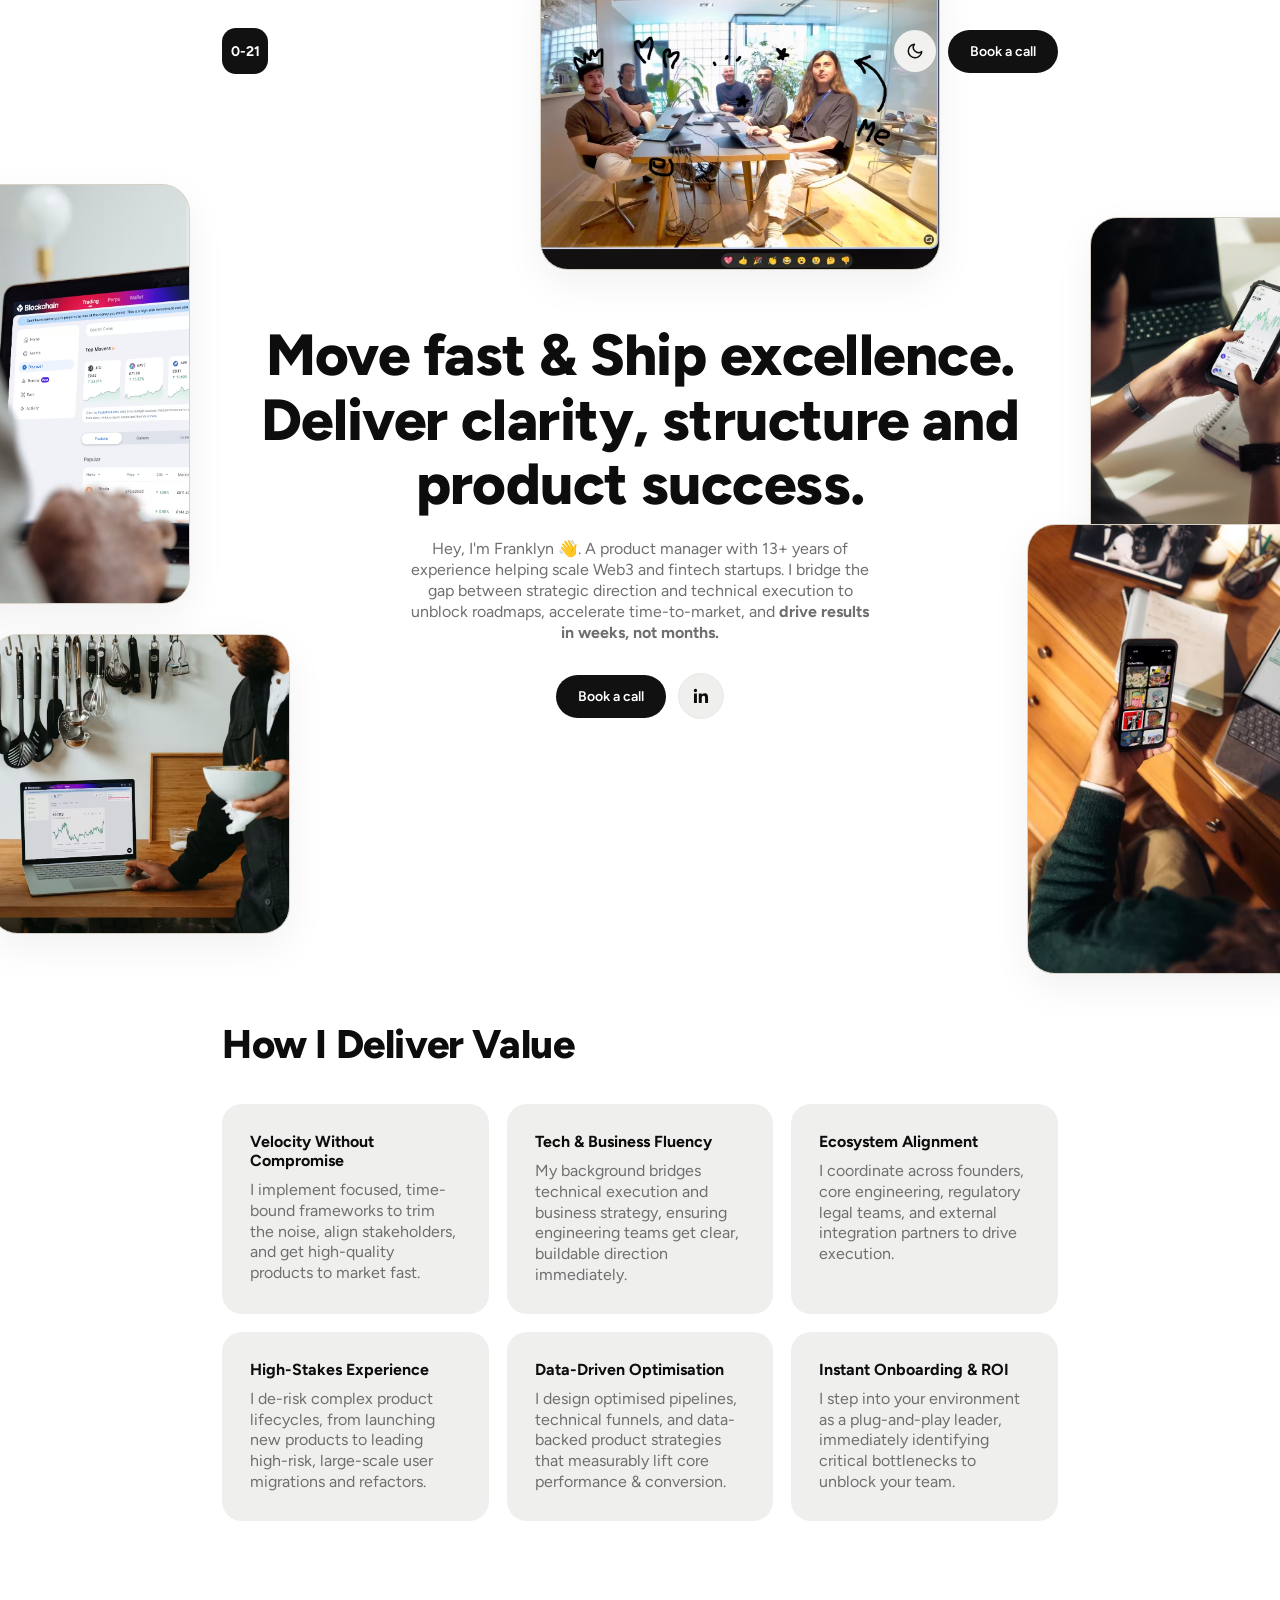
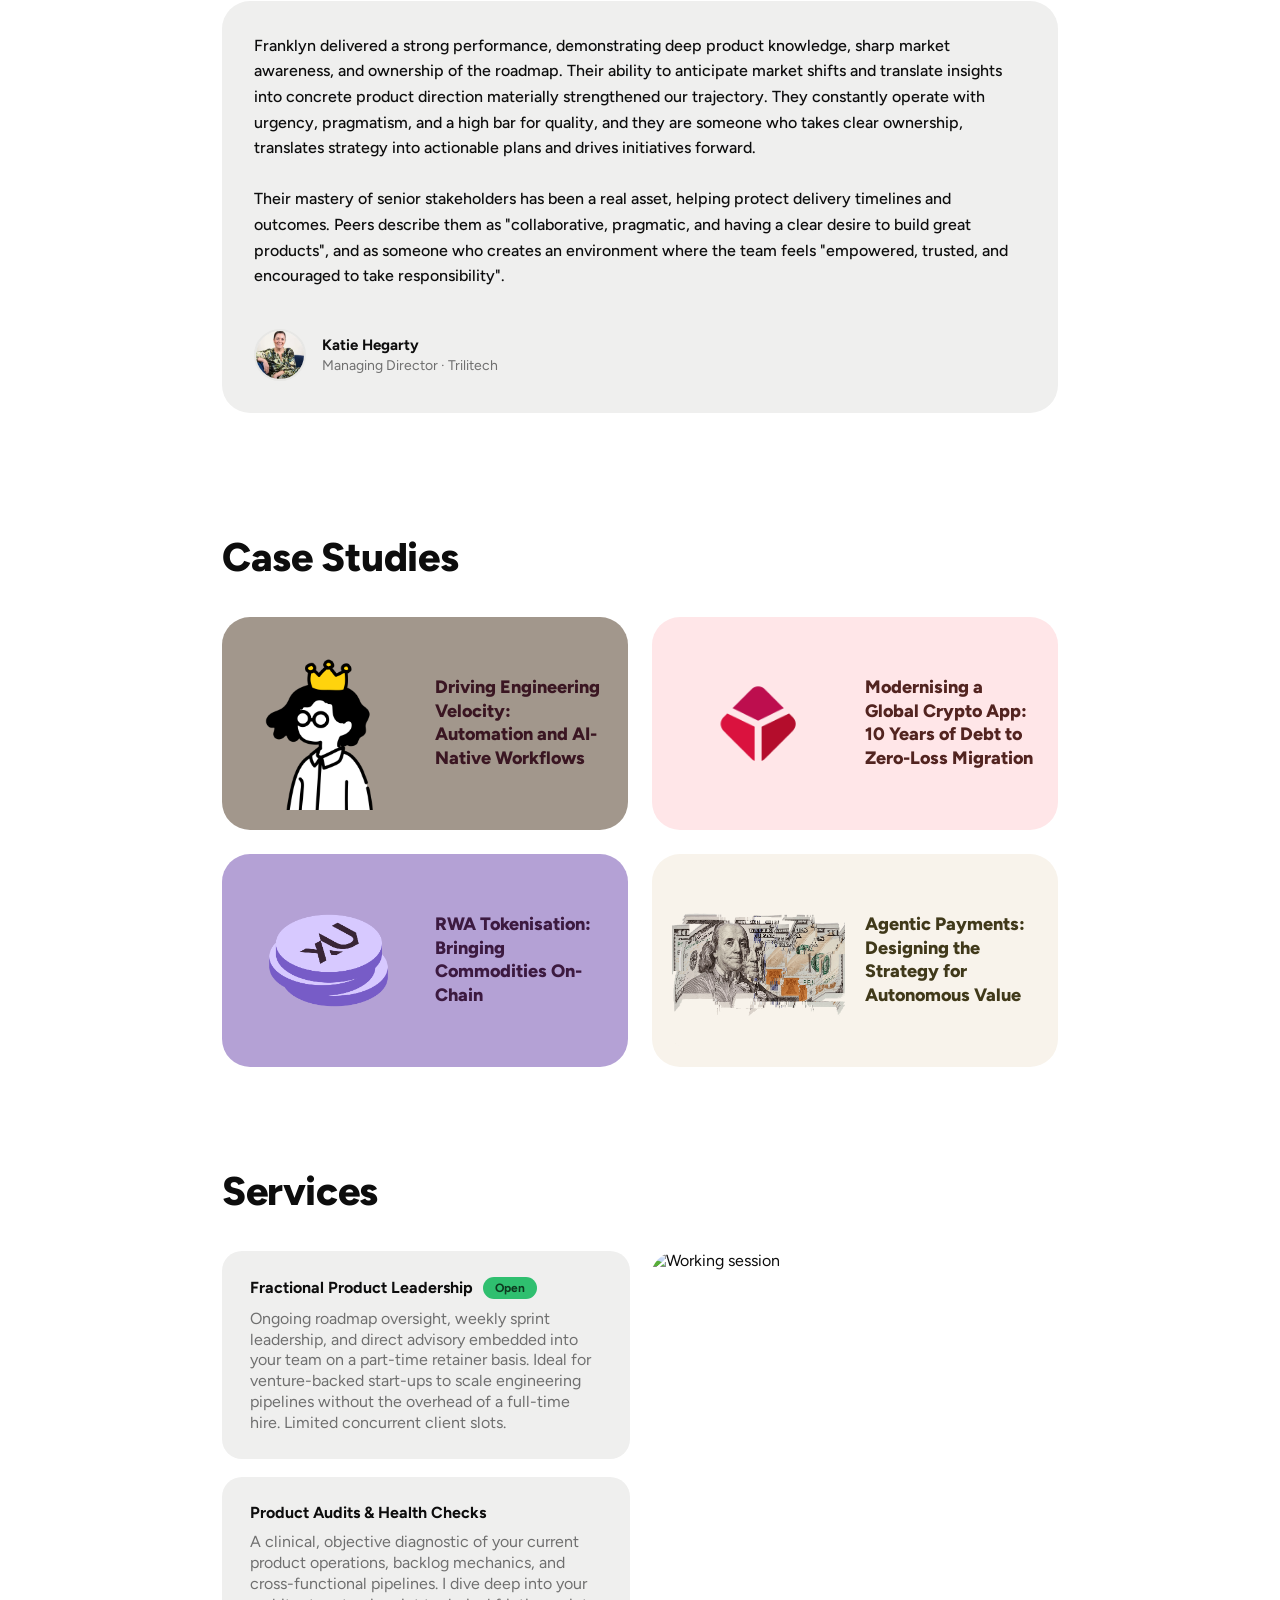
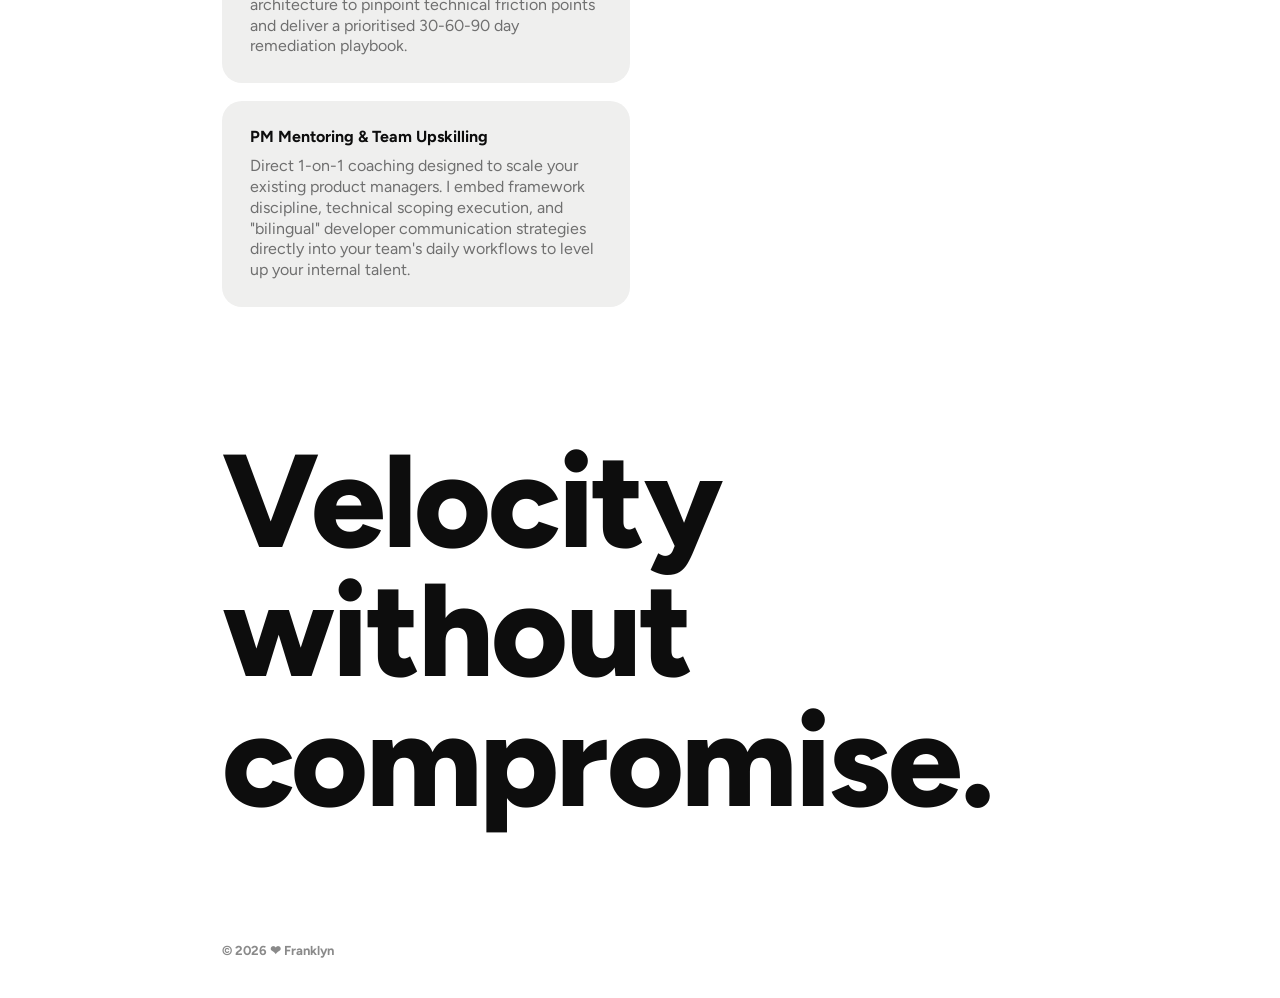
==== index.html @ e5e0ea1a "Optimisation" ====
<!DOCTYPE html>
<html lang="en">
<head>
<script>
  // Apply the saved theme immediately, before the page renders, so it
  // carries over between pages and there's no flash of the wrong theme.
  (function () {
    var stored = localStorage.getItem('theme');
    var theme = stored || (window.matchMedia('(prefers-color-scheme: dark)').matches ? 'dark' : 'light');
    document.documentElement.setAttribute('data-theme', theme);
  })();
</script>
<meta charset="UTF-8" />
<meta name="viewport" content="width=device-width, initial-scale=1.0" />
<title>The Crypto PM — Franklyn, Product Leader</title>
<meta name="description" content="Portfolio of a 13+ year product leader specialising in crypto and fintech — case studies covering agentic payments, RWA tokenisation, AI-native workflows, and zero-loss platform migrations." />
<meta property="og:type" content="website" />
<meta property="og:url" content="https://f4-4.github.io/0-21/" />
<meta property="og:title" content="The Crypto PM — Franklyn, Product Leader" />
<meta property="og:description" content="Portfolio of a 13+ year product leader specialising in crypto and fintech — case studies covering agentic payments, RWA tokenisation, AI-native workflows, and zero-loss platform migrations." />
<meta property="og:image" content="https://f4-4.github.io/0-21/images/hero-dark.png" />
<meta name="twitter:card" content="summary_large_image" />
<meta name="twitter:title" content="The Crypto PM — Franklyn, Product Leader" />
<meta name="twitter:description" content="Portfolio of a 13+ year product leader specialising in crypto and fintech — case studies covering agentic payments, RWA tokenisation, AI-native workflows, and zero-loss platform migrations." />
<meta name="twitter:image" content="https://f4-4.github.io/0-21/images/hero-dark.png" />
<link rel="icon" type="image/png" href="./images/favicon.png">
<link rel="preconnect" href="https://fonts.googleapis.com">
<link rel="preconnect" href="https://fonts.gstatic.com" crossorigin>
<link href="https://fonts.googleapis.com/css2?family=Figtree:wght@400;500;600;700;800;900&display=swap" rel="stylesheet">
<link rel="stylesheet" href="./css/styles.css">
<style>
  /* Extra theme tokens used only on this page, on top of the
     shared ones in css/styles.css */
  :root{
    --card-border: #e7e7e5;
    --green: #2fbf6f;
    --green-text: #0d3a1f;
    --placeholder-bg: #ece8e1;
    --placeholder-border: #d8d2c6;
  }

  [data-theme="dark"]{
    --card-border: #262626;
    --placeholder-bg: #1c1a17;
    --placeholder-border: #2c2924;
  }

  /* This page's <body> needs overflow-x hidden (the hero photos
     bleed past the edge); shared base only sets margin/padding. */
  html, body{ overflow-x: hidden; }

  /* This page's theme toggle gets a lift on hover; other pages don't. */
  .theme-toggle{
    transition: background .2s ease, transform .2s ease;
  }
  .theme-toggle:hover{
    transform: translateY(-2px);
  }

  /* This page's Book a call button also lifts on hover. */
  .book-call{
    transition: transform .2s ease;
  }
  .book-call:hover{
    transform: translateY(-2px);
  }

  /* This page's header is fixed/overlaying, so .container needs
     extra top padding to clear it (28px top padding + 46px badge
     height) — the base .container rule above has none. */
  .container{
    padding-top: 74px;
  }

  /* ---------- HEADER ---------- */
  header{
    position: fixed;
    top: 0;
    left: 0;
    width: 100%;
    z-index: 1000;
    padding: 28px 0 0;
    transition: background .25s ease;
  }
  .header-inner{
    max-width: var(--max-width);
    margin: 0 auto;
    padding: 0 32px;
    display:flex;
    align-items:center;
    justify-content:space-between;
  }

  /* ---------- HERO ---------- */
  .hero{
    position: relative;
    width: 100vw;
    margin-left: calc(50% - 50vw);
    min-height: clamp(720px, 94vh, 960px);
    display: flex;
    align-items: center;
    justify-content: center;
    padding: 48px 0px 0px;
    overflow: visible;
    /* Offset the fixed header's visual weight so the content optically
       centers in the viewport rather than the header pushing it down. */

  }
  .hero-photos{
    position: absolute;
    inset: 0;
    z-index: 0;
    pointer-events: none;
  }
  .hero-photo{
    position: absolute;
    pointer-events: auto;
    will-change: transform;
    transform: translateY(var(--parallax-y, 0px));
  }
  .hero-photo-inner{
    position: relative;
    width: 100%;
    height: 100%;
    border-radius: 28px;
    background-color: var(--placeholder-bg);
    border: 1px solid var(--placeholder-border);
    background-size: cover;
    background-position: center;
    box-shadow: 0 14px 40px rgba(0,0,0,0.06);
    overflow: hidden;
    cursor: pointer;
    transform-style: preserve-3d;
    transform: perspective(900px) rotateX(var(--tilt-x, 0deg)) rotateY(var(--tilt-y, 0deg)) scale3d(var(--tilt-scale, 1), var(--tilt-scale, 1), 1);
    transition: transform 0.9s cubic-bezier(0.22, 1, 0.36, 1), box-shadow 0.6s ease;
  }
  /* While the cursor is actively moving over the card it still eases toward
     each new angle (just a bit quicker than the reset below) instead of
     snapping straight to the cursor — that's what gives it a smooth,
     slightly-trailing feel rather than an instant, jittery follow. */
  .hero-photo-inner.tilting{
    transition: transform 0.45s cubic-bezier(0.22, 1, 0.36, 1), box-shadow 0.6s ease;
  }
  .hero-photo-inner:hover,
  .hero-photo-inner.tilting{
    box-shadow: 0 28px 64px rgba(0,0,0,0.22);
  }
  .hero-photo-glow{
    position: absolute;
    inset: 0;
    pointer-events: none;
    border-radius: inherit;
    opacity: var(--glow-opacity, 0);
    transition: opacity 0.5s ease;
    background: radial-gradient(circle at var(--glow-x, 50%) var(--glow-y, 50%), rgba(255,255,255,0.55), rgba(255,255,255,0) 60%);
    mix-blend-mode: overlay;
  }
  /* Each photo is offset by a FIXED pixel amount from the hero-content's
     centre line (calc(50% - Npx)) rather than a %/vw size, matched to the
     exact positions in the design mockup. That means they stay put at a
     constant size while the page is wide, and only start sliding
     off-screen / shrinking once the viewport narrows down near the
     breakpoints where the rest of the page also starts reflowing.
     They intentionally overlap the text in places — .hero-photos sits at
     a lower z-index than .hero-content, so the text always stays
     legible on top, and it's fine for the two to visually overlap/stack
     as the parallax shifts them on scroll. Swap the background-image
     urls below for your real photos whenever you're ready. */
  .hero-photo-1{ left: calc(50% - 750px); top: 110px;  width: 300px; height: 420px; }
  .hero-photo-2{ left: calc(50% - 100px);  top: -124px; width: 400px; height: 320px; }
  .hero-photo-3{ right: calc(50% - 750px); top: 143px;  width: 300px; height: 353px; }
  .hero-photo-4{ left: calc(50% - 650px); top: 560px; width: 300px; height: 300px; }
  .hero-photo-5{ right: calc(50% - 687px); top: 450px; width: 300px; height: 450px; }
  .hero-photo-1 .hero-photo-inner{ background-image: url('./images/hero1.avif'); }
  .hero-photo-2 .hero-photo-inner{ background-image: url('./images/hero2.avif'); }
  .hero-photo-3 .hero-photo-inner{ background-image: url('./images/hero3.avif'); }
  .hero-photo-4 .hero-photo-inner{ background-image: url('./images/hero4.avif'); }
  .hero-photo-5 .hero-photo-inner{ background-image: url('./images/hero5.avif'); }

  .hero-content{
    position: relative;
    z-index: 1;
    max-width: 800px;
    display: flex;
    flex-direction: column;
    align-items: center;
    text-align: center;
  }
  .hero h1{
    font-size: clamp(34px, calc(9.2vw - 20px), 58px);
    font-weight: 800;
    line-height: 1.12;
    letter-spacing: -0.01em;
    margin: 0;
  }
  .hero p.intro{
    color: var(--muted);
    font-size: 16px;
    line-height: 1.3;
    max-width: 460px;
    margin: 22px 0 0;
  }
  .hero-cta{
    margin-top: 30px;
  }
  .hero-cta-row{
    display:flex;
    align-items:center;
    gap: 12px;
    margin-top: 30px;
  }
  .hero-cta-row .book-call{
    margin-top: 0;
  }
  .linkedin-btn{
    width:46px;
    height:46px;
    border-radius:50%;
    border:none;
    background: var(--card);
    border: 1px solid var(--card-border);
    display:flex;
    align-items:center;
    justify-content:center;
    cursor:pointer;
    transition: background .2s ease, border-color .2s ease, transform .2s ease;
    flex-shrink:0;
  }
  .linkedin-btn svg{ width:20px; height:20px; fill: var(--text); }
  .linkedin-btn:hover{
    background: var(--card-border);
    transform: translateY(-2px);
  }

  /* ---------- SECTION SPACING ---------- */
  section.block{
    position: relative;
    z-index: 2;
    padding-top: 100px;
  }
  section.block h2{
    font-size: clamp(28px, 3.4vw, 40px);
    font-weight: 800;
    margin: 0 0 36px;
    letter-spacing: -0.01em;
  }

  /* ---------- WHY WORK WITH ME ---------- */
  .why-grid{
    display:grid;
    grid-template-columns: repeat(3, 1fr);
    gap: 18px;
  }
  .why-card{
    background: var(--card);
    border-radius: var(--radius-md);
    padding: 28px;
    transition: transform 0.3s ease, box-shadow 0.3s ease;
  }
  .why-card h3{
    font-size: 16px;
    font-weight: 700;
    margin: 0 0 10px;
  }
  .why-card p{
    font-size: 16px;
    color: var(--muted);
    line-height: 1.3;
    margin: 0;
  }

  /* ---------- CASE STUDIES ---------- */
  .case-grid{
    display:grid;
    grid-template-columns: repeat(2, 1fr);
    gap: 24px;
  }
  .case-preview{
    display:flex;
    align-items:center;
    gap: 20px;
    padding: 20px;
    border-radius: var(--radius-lg);
    background: var(--case-bg, var(--card));
    overflow: hidden;
    text-decoration: none;
    color: var(--case-text, var(--text));
    transition: transform 0.3s ease, box-shadow 0.3s ease;
  }
  .case-preview:hover{
    transform: scale(1.02);
    box-shadow: 0 8px 24px rgba(0, 0, 0, 0.12);
  }
  .case-preview-image{
    flex: 1 1 50%;
    aspect-ratio: 1 / 1;
    overflow:hidden;
    position: relative;
    display:flex;
    align-items:center;
    justify-content:center;
  }

  .case-preview-image img{
    width: 100%;
    height: 100%;
    object-fit: cover;
    display: block;
  }
  .case-preview-content{
    flex: 1 1 50%;
  }
  .case-preview-content h3{
    font-size: 18px;
    font-weight: 800;
    line-height: 1.3;
    margin: 0;
  }
  @media (max-width: 600px){
    .case-preview{
      flex-direction: column;
      align-items: stretch;
    }
    .case-preview-image,
    .case-preview-content{
      flex: none;
      width: 100%;
    }
  }

  /* ---------- SERVICES ---------- */
  .services-grid{
    display:grid;
    grid-template-columns: 1fr 1fr;
    gap: 20px;
    align-items: stretch;
  }
  .services-cards{
    display:flex;
    flex-direction:column;
    gap: 18px;
  }
  .service-card{
    background: var(--card);
    border-radius: var(--radius-md);
    padding: 26px 28px;
    transition: transform 0.3s ease, box-shadow 0.3s ease;
  }
  .service-card .title-row{
    display:flex;
    align-items:center;
    gap: 10px;
    margin-bottom: 10px;
  }
  .service-card h3{
    font-size: 16px;
    font-weight: 700;
    margin: 0;
  }
  .pill-tag{
    background: var(--green);
    color: var(--green-text);
    font-size: 12px;
    font-weight: 700;
    padding: 4px 12px;
    border-radius: var(--radius-pill);
    white-space: nowrap;
  }
  .service-card p{
    font-size: 16px;
    color: var(--muted);
    line-height: 1.3;
    margin: 0;
  }
  .services-image{
    border-radius: var(--radius-lg);
    overflow: hidden;
    display: flex;
    align-items: center;
    justify-content: center;
  }
  .services-image img{
    width: 100%;
    height: 100%;
    object-fit: cover;
    display: block;
  }

  /* ---------- CLOSING STATEMENT ---------- */
  .closing{
    position: relative;
    z-index: 2;
    padding: 130px 0 90px;
  }
  .closing h2{
    font-size: clamp(56px, calc(33.333vw - 144px), 132px);
    overflow-wrap: break-word;
    word-break: break-word;
    font-weight: 800;
    line-height: 0.98;
    letter-spacing: -0.02em;
    margin: 0;
  }

  /* ---------- FOOTER ---------- */
  footer{
    position: relative;
    z-index: 2;
    padding: 28px 0 40px;
    display:flex;
    gap: 28px;
    font-size: 13px;
    color: var(--muted-2);
  }

  /* ---------- RESPONSIVE ---------- */
  @media (max-width: 900px){
    .why-grid{ grid-template-columns: repeat(2, 1fr); }
    .case-grid{ grid-template-columns: 1fr; }
    .services-grid{ grid-template-columns: 1fr; }
    .services-image{ aspect-ratio: 16/10; }
  }
  @media (max-width: 600px){
    .container{ padding: 74px 20px 0; }
    .header-inner{ padding: 0 20px; }
    .why-grid{ grid-template-columns: 1fr; }
    section.block{ padding-top: 80px; }
    .closing{ padding: 90px 0 60px; }
    footer{ flex-direction:column; gap: 6px; }

    .hero{ min-height: auto; margin-top: 0; padding: 36px 20px 64px; flex-direction: column; }
    .hero-content{ order: 1; max-width: 100%; }
    .hero-photos{
      position: static;
      inset: auto;
      order: 2;
      width: 100%;
      pointer-events: auto;
      margin-top: 32px;
    }
    .hero-photo-1,
    .hero-photo-3,
    .hero-photo-4,
    .hero-photo-5{ display: none; }
    .hero-photo-2{
      position: static;
      left: auto; right: auto; top: auto;
      width: 100%;
      height: auto;
      aspect-ratio: 300 / 250;
      transform: none !important;
    }
  }

  /* ---------- CURSOR TRAIL ---------- */
  #cursor-trail-container{
    position: fixed;
    inset: 0;
    pointer-events: none;
    z-index: 9999;
    overflow: hidden;
  }
  .trail-img{
    position: absolute;
    width: 48px;
    height: 48px;
    border-radius: 14px;
    overflow: hidden;
    opacity: 0;
    pointer-events: none;
    will-change: transform, opacity, filter;
  }
  .trail-img img{
    width: 100%;
    height: 100%;
    object-fit: cover;
    display: block;
    border-radius: inherit;
  }

  /* ---------- TESTIMONIAL ---------- */
  .testimonial-section{
    padding: 80px 0 20px;
  }
  .testimonial-card{
    background: var(--card);
    border-radius: var(--radius-lg);
    padding: 32px 32px;
    position: relative;
    overflow: hidden;
  }
  .testimonial-body{
    font-size: clamp(16px, 2.2vw, 16px);
    font-weight: 500;
    line-height: 1.6;
    color: var(--text);
    margin: 0 0 40px;
    position: relative;
    z-index: 1;
  }
  .testimonial-author{
    display: flex;
    align-items: center;
    gap: 16px;
  }
  .testimonial-avatar{
    width: 52px;
    height: 52px;
    border-radius: 50%;
    object-fit: cover;
    background: var(--placeholder-bg);
    border: 2px solid var(--card-border);
    flex-shrink: 0;
    display: block;
  }
  .testimonial-meta{
    display: flex;
    flex-direction: column;
    gap: 3px;
  }
  .testimonial-name{
    font-size: 15px;
    font-weight: 700;
    color: var(--text);
  }
  .testimonial-role{
    font-size: 14px;
    color: var(--muted);
    font-weight: 400;
  }
  @media (max-width: 600px){
    .testimonial-card{ padding: 36px 28px; }
    .testimonial-body{ font-size: 17px; }
  }
</style>
</head>
<body>

<div class="container">

  <header>
    <div class="header-inner">
    <div class="badge">0-21</div>
    <div class="header-right">
      <button class="theme-toggle" id="themeToggle" aria-label="Toggle theme">
        <svg class="icon-moon" viewBox="0 0 24 24" fill="none" stroke="currentColor" stroke-width="2" stroke-linecap="round" stroke-linejoin="round">
          <path d="M21 12.79A9 9 0 1 1 11.21 3 7 7 0 0 0 21 12.79z"></path>
        </svg>
        <svg class="icon-sun" viewBox="0 0 24 24" fill="none" stroke="currentColor" stroke-width="2" stroke-linecap="round" stroke-linejoin="round">
          <circle cx="12" cy="12" r="4"></circle>
          <line x1="12" y1="2" x2="12" y2="4"></line>
          <line x1="12" y1="20" x2="12" y2="22"></line>
          <line x1="4.93" y1="4.93" x2="6.34" y2="6.34"></line>
          <line x1="17.66" y1="17.66" x2="19.07" y2="19.07"></line>
          <line x1="2" y1="12" x2="4" y2="12"></line>
          <line x1="20" y1="12" x2="22" y2="12"></line>
          <line x1="4.93" y1="19.07" x2="6.34" y2="17.66"></line>
          <line x1="17.66" y1="6.34" x2="19.07" y2="4.93"></line>
        </svg>
      </button>
      <a class="book-call" href="https://calendly.com/franklyn021/30min" target="_blank" rel="noopener noreferrer">Book a call</a>
    </div>
    </div>
  </header>

  <main>
  <section class="hero">
    <div class="hero-photos">
      <div class="hero-photo hero-photo-1" data-speed="0.10"><div class="hero-photo-inner"><div class="hero-photo-glow"></div></div></div>
      <div class="hero-photo hero-photo-2" data-speed="0.24"><div class="hero-photo-inner"><div class="hero-photo-glow"></div></div></div>
      <div class="hero-photo hero-photo-3" data-speed="0.16"><div class="hero-photo-inner"><div class="hero-photo-glow"></div></div></div>
      <div class="hero-photo hero-photo-4" data-speed="0.20"><div class="hero-photo-inner"><div class="hero-photo-glow"></div></div></div>
      <div class="hero-photo hero-photo-5" data-speed="0.13"><div class="hero-photo-inner"><div class="hero-photo-glow"></div></div></div>
    </div>
    <div class="hero-content">
      <h1>Move fast & Ship excellence.<br>Deliver clarity, structure and product success.</h1>
      <p class="intro">Hey, I'm Franklyn 👋. A product manager with 13+ years of experience helping scale Web3 and fintech startups. I bridge the gap between strategic direction and technical execution to unblock roadmaps, accelerate time-to-market, and <b>drive results in weeks, not months.</b></p>
      <div class="hero-cta-row">
        <a class="book-call hero-cta" href="https://calendly.com/franklyn021/30min" target="_blank" rel="noopener noreferrer">Book a call</a>
        <a class="linkedin-btn" href="https://www.linkedin.com/in/franklyn402/" target="_blank" rel="noopener noreferrer" aria-label="LinkedIn profile">
          <svg viewBox="0 0 24 24" xmlns="http://www.w3.org/2000/svg" aria-hidden="true">
            <path d="M20.45 20.45h-3.55v-5.57c0-1.33-.02-3.04-1.85-3.04-1.85 0-2.14 1.45-2.14 2.94v5.67H9.36V9h3.41v1.56h.05c.48-.9 1.63-1.85 3.36-1.85 3.59 0 4.27 2.36 4.27 5.44v6.3zM5.34 7.43a2.06 2.06 0 1 1 0-4.12 2.06 2.06 0 0 1 0 4.12zM7.12 20.45H3.56V9h3.56v11.45z"/>
          </svg>
        </a>
      </div>
    </div>
  </section>

  <section class="block">
    <h2>How I Deliver Value</h2>
    <div class="why-grid">
      <div class="why-card">
        <h3>Velocity Without Compromise</h3>
        <p>I implement focused, time-bound frameworks to trim the noise, align stakeholders, and get high-quality products to market fast.</p>
      </div>
      <div class="why-card">
        <h3>Tech & Business Fluency</h3>
        <p>My background bridges technical execution and business strategy, ensuring engineering teams get clear, buildable direction immediately.</p>
      </div>
      <div class="why-card">
        <h3>Ecosystem Alignment</h3>
        <p>I coordinate across founders, core engineering, regulatory legal teams, and external integration partners to drive execution.</p>
      </div>
      <div class="why-card">
        <h3>High-Stakes Experience</h3>
        <p>I de-risk complex product lifecycles, from launching new products to leading high-risk, large-scale user migrations and refactors.</p>
      </div>
      <div class="why-card">
        <h3>Data-Driven Optimisation</h3>
        <p>I design optimised pipelines, technical funnels, and data-backed product strategies that measurably lift core performance & conversion.</p>
      </div>
      <div class="why-card">
        <h3>Instant Onboarding & ROI</h3>
        <p>I step into your environment as a plug-and-play leader, immediately identifying critical bottlenecks to unblock your team.</p>
      </div>
    </div>
  </section>

    <section class="testimonial-section">
    <div class="testimonial-card">
      <p class="testimonial-body">Franklyn delivered a strong performance, demonstrating deep product knowledge, sharp market awareness, and ownership of the roadmap. Their ability to anticipate market shifts and translate insights into concrete product direction materially strengthened our trajectory. They constantly operate with urgency, pragmatism, and a high bar for quality, and they are someone who takes clear ownership, translates strategy into actionable plans and drives initiatives forward.<br><br> Their mastery of senior stakeholders has been a real asset, helping protect delivery timelines and outcomes. Peers describe them as "collaborative, pragmatic, and having a clear desire to build great products", and as someone who creates an environment where the team feels "empowered, trusted, and encouraged to take responsibility".</p>
      <div class="testimonial-author">
        <!-- Replace src with your image path, e.g. "./images/testimonial-avatar.jpg" -->
        <img
          class="testimonial-avatar"
          src="./images/Katelyn.webp"
          alt="Katie Hegarty"
         loading="lazy" />
        <div class="testimonial-meta">
          <span class="testimonial-name">Katie Hegarty</span>
          <span class="testimonial-role">Managing Director · Trilitech</span>
        </div>
      </div>
    </div>
  </section>

  <section class="block">
    <h2>Case Studies</h2>
    <div class="case-grid">
      <a class="case-preview" href="./ai.html" style="--case-bg:#A2978C; --case-text:#3a1622;">
        <div class="case-preview-image">
          <img src="./images/Productbot.png" alt="Product Bot"  loading="lazy" />
        </div>
        <div class="case-preview-content">
          <h3>Driving Engineering Velocity: Automation and AI-Native Workflows</h3>
        </div>
      </a>
      <a class="case-preview" href="./superapp.html" style="--case-bg:#FFE6E8; --case-text:#522420;">
        <div class="case-preview-image">
          <img src="./images/Blockchain.png" alt="Blockchain Logo"  loading="lazy" />
        </div>
        <div class="case-preview-content">
          <h3>Modernising a Global Crypto App: 10 Years of Debt to Zero-Loss Migration</h3>
        </div>
      </a>
      <a class="case-preview" href="./tokenisation.html" style="--case-bg:#B4A1D5; --case-text:#3c1a40;">
        <div class="case-preview-image">
          <img src="./images/U308.png" alt="xU308 Tokens"  loading="lazy" />
        </div>
        <div class="case-preview-content">
          <h3>RWA Tokenisation: Bringing Commodities On-Chain</h3>
        </div>
      </a>
      <a class="case-preview" href="./agentic.html" style="--case-bg:#f8f3eb; --case-text:#40391a;">
        <div class="case-preview-image">
          <img src="./images/x402.png" alt="x402"  loading="lazy" />
        </div>
        <div class="case-preview-content">
          <h3>Agentic Payments: Designing the Strategy for Autonomous Value</h3>
        </div>
      </a>
    </div>
  </section>

  <section class="block">
    <h2>Services</h2>
    <div class="services-grid">
      <div class="services-cards">
        <div class="service-card">
          <div class="title-row">
            <h3>Fractional Product Leadership</h3>
            <span class="pill-tag">Open</span>
          </div>
          <p>Ongoing roadmap oversight, weekly sprint leadership, and direct advisory embedded into your team on a part-time retainer basis. Ideal for venture-backed start-ups to scale engineering pipelines without the overhead of a full-time hire. Limited concurrent client slots.</p>
        </div>
        <div class="service-card">
          <div class="title-row">
            <h3>Product Audits & Health Checks</h3>
          </div>
          <p>A clinical, objective diagnostic of your current product operations, backlog mechanics, and cross-functional pipelines. I dive deep into your architecture to pinpoint technical friction points and deliver a prioritised 30-60-90 day remediation playbook.</p>
        </div>
        <div class="service-card">
          <div class="title-row">
            <h3>PM Mentoring & Team Upskilling</h3>
          </div>
          <p>Direct 1-on-1 coaching designed to scale your existing product managers. I embed framework discipline, technical scoping execution, and "bilingual" developer communication strategies directly into your team's daily workflows to level up your internal talent.</p>
        </div>
      </div>
      <div class="services-image">
        <img src="https://images.unsplash.com/photo-1511376979163-f804dff7ad7b?q=80&w=987&auto=format&fit=crop&ixlib=rb-4.1.0&ixid=M3wxMjA3fDB8MHxwaG90by1wYWdlfHx8fGVufDB8fHx8fA%3D%3D" alt="Working session"  loading="lazy" />
      </div>
    </div>
  </section>

  <section class="closing">
    <h2>Velocity without<br>compromise.</h2>
  </section>

  </main>

  <footer>
    <span><b>© 2026 ❤︎⁠ Franklyn</b></span>
  </footer>

</div>

<script src="./js/theme-toggle.js" defer></script>

<script>
  // Parallax for the hero photos — they scroll slower than the rest
  // of the page, so they drift "behind" the content beneath them.
  // Each photo writes to its own --parallax-y variable rather than the
  // transform directly, so it doesn't collide with the tilt effect below
  // (which animates the inner layer's transform on its own transition).
  const heroPhotos = document.querySelectorAll('.hero-photo');
  const prefersReducedMotion = window.matchMedia('(prefers-reduced-motion: reduce)').matches;

  if (heroPhotos.length && !prefersReducedMotion) {
    let ticking = false;

    function applyParallax() {
      const scrolled = window.scrollY;
      heroPhotos.forEach((photo) => {
        const speed = parseFloat(photo.dataset.speed) || 0.15;
        photo.style.setProperty('--parallax-y', `${scrolled * speed}px`);
      });
      ticking = false;
    }

    window.addEventListener('scroll', () => {
      if (!ticking) {
        requestAnimationFrame(applyParallax);
        ticking = true;
      }
    }, { passive: true });
  }

  // Tilt-card effect for each hero photo. We use a document-level mousemove
  // and hit-test each card's bounding rect manually, rather than relying on
  // mouseenter/mousemove on the card itself. This means the effect fires
  // correctly even for cards that sit underneath the fixed nav bar
  // (e.g. hero-photo-2 at top:-124px), which would otherwise swallow all
  // pointer events and prevent the card from ever receiving them.
  if (!prefersReducedMotion) {
    const maxTilt = 10; // degrees

    // Track which cards are currently "hovered" so we can fire leave cleanly.
    const hoveredCards = new Set();

    document.addEventListener('mousemove', (e) => {
      heroPhotos.forEach((card) => {
        const inner = card.querySelector('.hero-photo-inner');
        if (!inner) return;

        const rect = card.getBoundingClientRect();
        const isOver =
          e.clientX >= rect.left && e.clientX <= rect.right &&
          e.clientY >= rect.top  && e.clientY <= rect.bottom;

        if (isOver) {
          if (!hoveredCards.has(card)) {
            hoveredCards.add(card);
            inner.classList.add('tilting');
          }
          const relX = (e.clientX - rect.left) / rect.width;
          const relY = (e.clientY - rect.top)  / rect.height;
          const tiltX = (0.5 - relY) * maxTilt * 2;
          const tiltY = (relX - 0.5) * maxTilt * 2;
          card.style.setProperty('--tilt-x', `${tiltX.toFixed(2)}deg`);
          card.style.setProperty('--tilt-y', `${tiltY.toFixed(2)}deg`);
          card.style.setProperty('--tilt-scale', 1.04);
          card.style.setProperty('--glow-x', `${(relX * 100).toFixed(1)}%`);
          card.style.setProperty('--glow-y', `${(relY * 100).toFixed(1)}%`);
          card.style.setProperty('--glow-opacity', 1);
        } else if (hoveredCards.has(card)) {
          hoveredCards.delete(card);
          inner.classList.remove('tilting');
          card.style.setProperty('--tilt-x', '0deg');
          card.style.setProperty('--tilt-y', '0deg');
          card.style.setProperty('--tilt-scale', 1);
          card.style.setProperty('--glow-opacity', 0);
        }
      });
    }, { passive: true });
  }

</script>


<!-- CURSOR TRAIL -->
<div id="cursor-trail-container"></div>
<script>
(function () {
  // Skip on touch/mobile devices
  if (window.matchMedia('(pointer: coarse)').matches) return;
  if (window.matchMedia('(prefers-reduced-motion: reduce)').matches) return;

  // ── Placeholder images ────────────────────────────────────────────────────
  // Replace these src values with your own photo paths/URLs.
  // They cycle in order as the cursor moves. Aim for portrait-ish images
  // (the trail cards are 110 × 148 px, aspect ≈ 3:4).
  const SRCS = [
    "./images/cursor/Ethereum.png",
    "./images/cursor/USD.png",
    "./images/cursor/Bitcoin.png",
    "./images/cursor/Solana.png",
    "./images/cursor/DOGE.png",
    "./images/cursor/Hyperliquid.png",
    "./images/cursor/AAVE.png",
    "./images/cursor/GBP.png",
    "./images/cursor/Litecoin.png",
    "./images/cursor/Tezos.png",
  ];

  // ── Config ────────────────────────────────────────────────────────────────
  const POOL_SIZE    = 10;   // how many trail nodes exist at once
  const SPAWN_DIST   = 100;   // px of cursor travel before spawning a new image
  const LIFETIME     = 700;  // ms before the image starts fading out
  const FADE_OUT_DUR = 450;  // ms for the fade-out animation

  // ── Build pool ────────────────────────────────────────────────────────────
  const container = document.getElementById('cursor-trail-container');
  const pool = Array.from({ length: POOL_SIZE }, () => {
    const wrap = document.createElement('div');
    wrap.className = 'trail-img';
    const img = document.createElement('img');
    img.draggable = false;
    img.alt = '';
    wrap.appendChild(img);
    container.appendChild(wrap);
    return { wrap, img, killTimer: null };
  });

  let poolIndex   = 0;
  let lastX       = -9999;
  let lastY       = -9999;
  let prevX       = -9999;
  let prevY       = -9999;
  let imgIndex    = 0;

  // ── Mouse handler ─────────────────────────────────────────────────────────
  document.addEventListener('mousemove', (e) => {
    const cx = e.clientX;
    const cy = e.clientY;

    // Distance since last spawn
    const dx = cx - lastX;
    const dy = cy - lastY;
    if (Math.hypot(dx, dy) < SPAWN_DIST) {
      prevX = cx; prevY = cy;
      return;
    }

    lastX = cx;
    lastY = cy;

    // Velocity direction → rotation (the image leans in the direction of travel)
    const vx = cx - prevX;
    const vy = cy - prevY;
    prevX = cx;
    prevY = cy;
    const velocityAngle = Math.atan2(vy, vx) * (180 / Math.PI);
    // Lean amount: ±18°, centred on 0°  (pure right-movement → 0° lean)
    const lean = velocityAngle * 0.18;
    // Small random jitter so repeated spawns don't stack perfectly
    const jitter = (Math.random() - 0.5) * 10;
    const rotation = lean + jitter;

    // Grab next node from pool
    const node = pool[poolIndex % POOL_SIZE];
    poolIndex++;
    clearTimeout(node.killTimer);

    // Set image src (cycle through SRCS)
    node.img.src = SRCS[imgIndex % SRCS.length];
    imgIndex++;

    // Position centred on cursor
    const w = 70, h = 94;
    node.wrap.style.left   = (cx - w / 2) + 'px';
    node.wrap.style.top    = (cy - h / 2) + 'px';

    // Reset — snap to start state with no transition
    node.wrap.style.transition = 'none';
    node.wrap.style.opacity    = '0';
    node.wrap.style.filter     = 'blur(6px)';
    node.wrap.style.transform  = `rotate(${rotation}deg) scale(0.72)`;

    // Force reflow so the browser registers the reset before the animation
    node.wrap.getBoundingClientRect();

    // Animate in
    node.wrap.style.transition = [
      'opacity 0.22s ease',
      'filter 0.28s ease',
      'transform 0.55s cubic-bezier(0.22,1,0.36,1)',
    ].join(', ');
    node.wrap.style.opacity   = '1';
    node.wrap.style.filter    = 'blur(0px)';
    node.wrap.style.transform = `rotate(${rotation}deg) scale(1)`;

    // Animate out after LIFETIME
    node.killTimer = setTimeout(() => {
      node.wrap.style.transition = [
        `opacity ${FADE_OUT_DUR}ms ease`,
        `filter ${FADE_OUT_DUR}ms ease`,
        `transform ${FADE_OUT_DUR}ms ease`,
      ].join(', ');
      node.wrap.style.opacity   = '0';
      node.wrap.style.filter    = 'blur(3px)';
      node.wrap.style.transform = `rotate(${rotation}deg) scale(0.88)`;
    }, LIFETIME);
  }, { passive: true });
})();
</script>

</body>
</html>
---- css/styles.css ----
/* ============================================================
   SHARED BASE STYLES
   Loaded on every page (index + all case studies). Keeps colors,
   the reset, and the header/theme-toggle/book-call button in
   sync everywhere. Page-specific layout (hero, case-study
   content, etc.) stays in that page's own <style> block, loaded
   after this file so it can extend or override anything here.
   ============================================================ */

:root{
  --bg: #ffffff;
  --text: #0d0d0d;
  --muted: #6f6f6f;
  --muted-2: #8a8a8a;
  --card: #efefee;
  --black-pill: #111111;
  --max-width: 900px;
  --radius-lg: 28px;
  --radius-md: 20px;
  --radius-pill: 999px;
}

[data-theme="dark"]{
  --bg: #000;
  --text: #f3f3f1;
  --muted: #a8a8a8;
  --muted-2: #8c8c8c;
  --card: #1a1a1a;
  --black-pill: #f3f3f1;
}

[data-theme="dark"] .book-call{ color:#0d0d0d; }
[data-theme="dark"] .badge{ color:#0d0d0d; }
[data-theme="dark"] .theme-toggle{ background:#222; }
[data-theme="dark"] .theme-toggle svg{ stroke:#f3f3f1; }

*{ box-sizing: border-box; }
html, body{ margin:0; padding:0; }
body{
  font-family: 'Figtree', sans-serif;
  background: var(--bg);
  color: var(--text);
  -webkit-font-smoothing: antialiased;
  transition: background .25s ease, color .25s ease;
}

.container{
  max-width: var(--max-width);
  margin: 0 auto;
  padding: 0 32px;
}

/* ---------- HEADER (shared bits) ---------- */
.badge{
  background: var(--black-pill);
  color: var(--bg);
  font-weight:700;
  font-size: 14px;
  width: 46px;
  height: 46px;
  border-radius: 14px;
  display:flex;
  align-items:center;
  justify-content:center;
}
.header-right{
  display:flex;
  align-items:center;
  gap: 12px;
}
.theme-toggle{
  width:42px;
  height:42px;
  border-radius:50%;
  border:none;
  background:#f1f1ef;
  display:flex;
  align-items:center;
  justify-content:center;
  cursor:pointer;
  transition: background .2s ease;
}
.theme-toggle svg{ width:18px; height:18px; stroke:#0d0d0d; }
.theme-toggle .icon-sun{ display:none; }
[data-theme="dark"] .theme-toggle .icon-moon{ display:none; }
[data-theme="dark"] .theme-toggle .icon-sun{ display:block; }

.book-call{
  background: var(--black-pill);
  color: var(--bg);
  border:none;
  font-family:inherit;
  font-weight:600;
  font-size: 14px;
  padding: 13px 22px;
  border-radius: var(--radius-pill);
  cursor:pointer;
  white-space:nowrap;
  display:inline-block;
  text-decoration:none;
}

/* ---------- NEXT CASE STUDY (used on case study pages only) ---------- */
.next-case{
  display:flex;
  align-items:center;
  justify-content:space-between;
  gap: 20px;
  padding: 28px 32px;
  margin: 8px 0 40px;
  background: var(--card);
  border-radius: var(--radius-lg);
  text-decoration:none;
  color: var(--text);
  transition: transform .2s ease;
}
.next-case:hover{ transform: translateY(-2px); }
.next-case-text{ min-width: 0; }
.next-case-label{
  font-size: 13px;
  font-weight: 700;
  text-transform: uppercase;
  letter-spacing: 0.06em;
  color: var(--muted);
  margin-bottom: 6px;
}
.next-case-title{
  font-size: 20px;
  font-weight: 800;
  letter-spacing: -0.01em;
}
.next-case-arrow{
  font-size: 26px;
  line-height: 1;
  flex-shrink: 0;
}
@media (max-width: 600px){
  .next-case{ padding: 22px 24px; }
  .next-case-title{ font-size: 17px; }
}
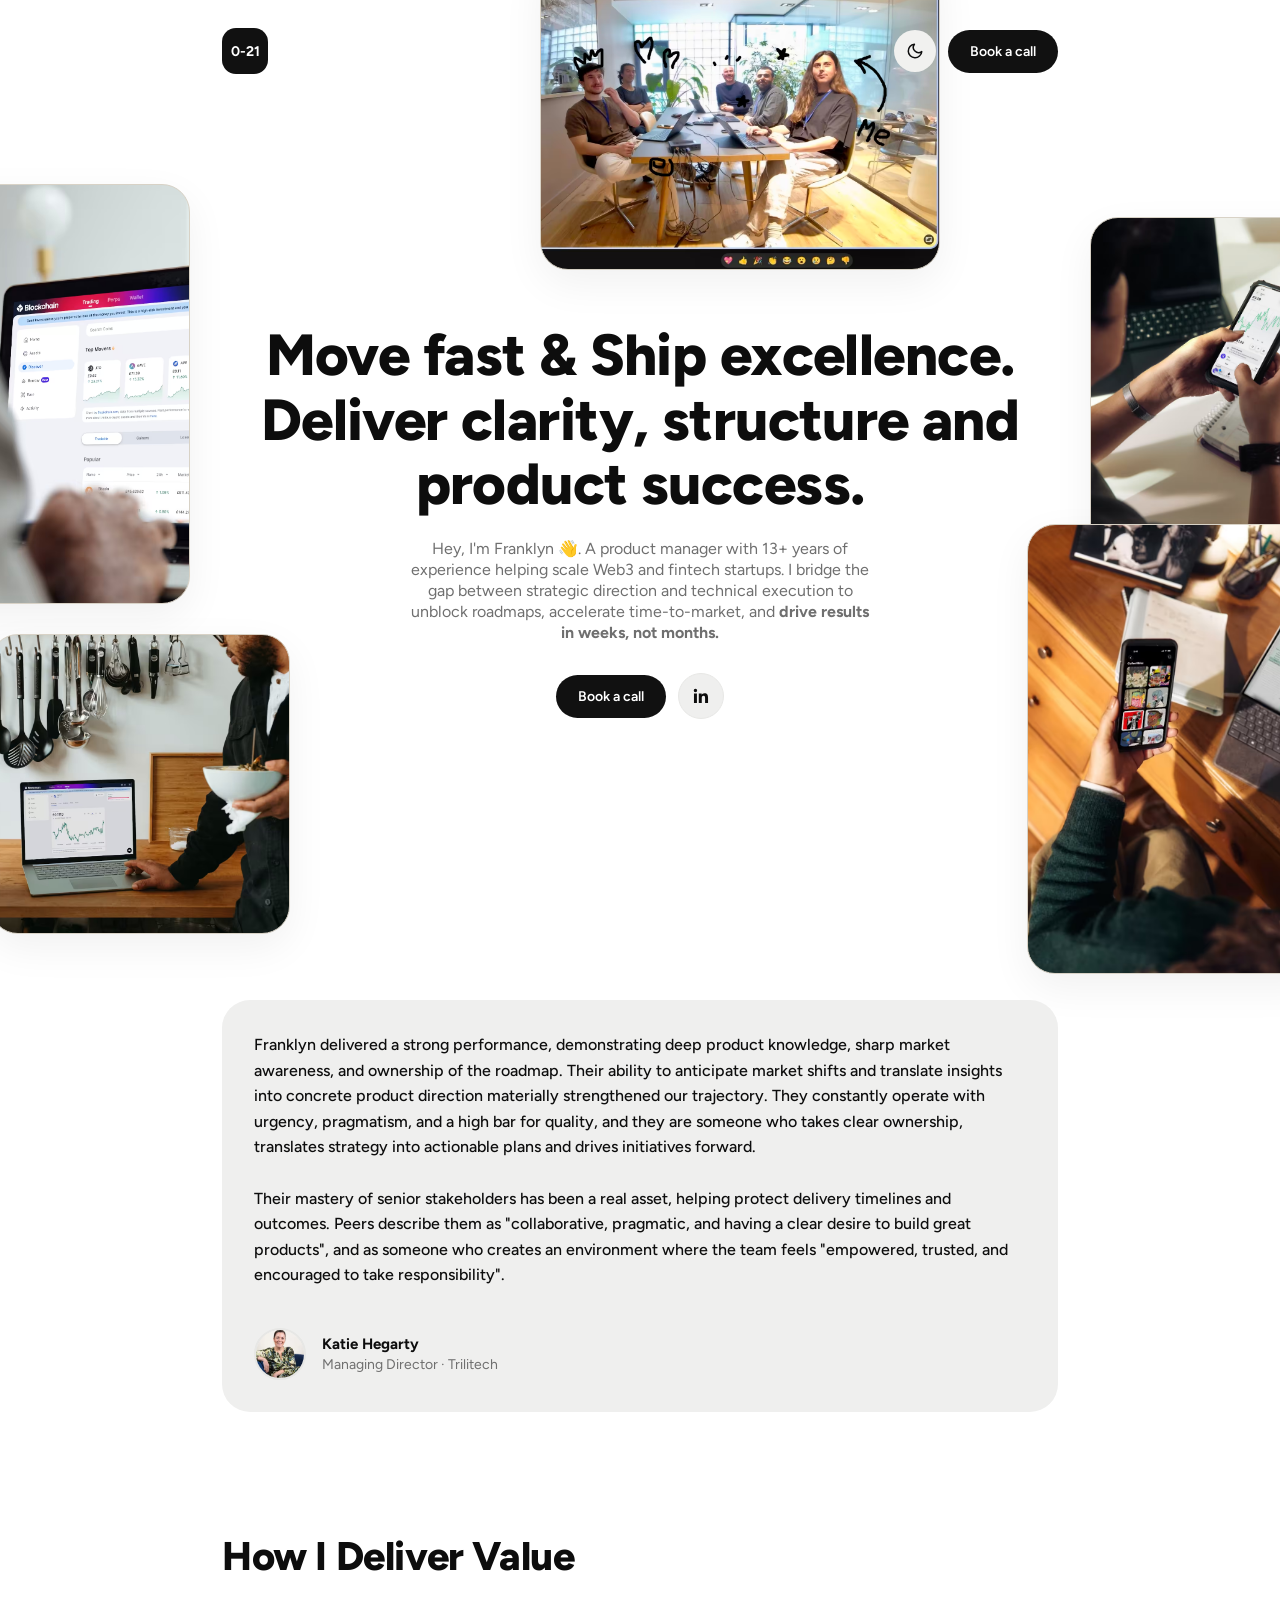
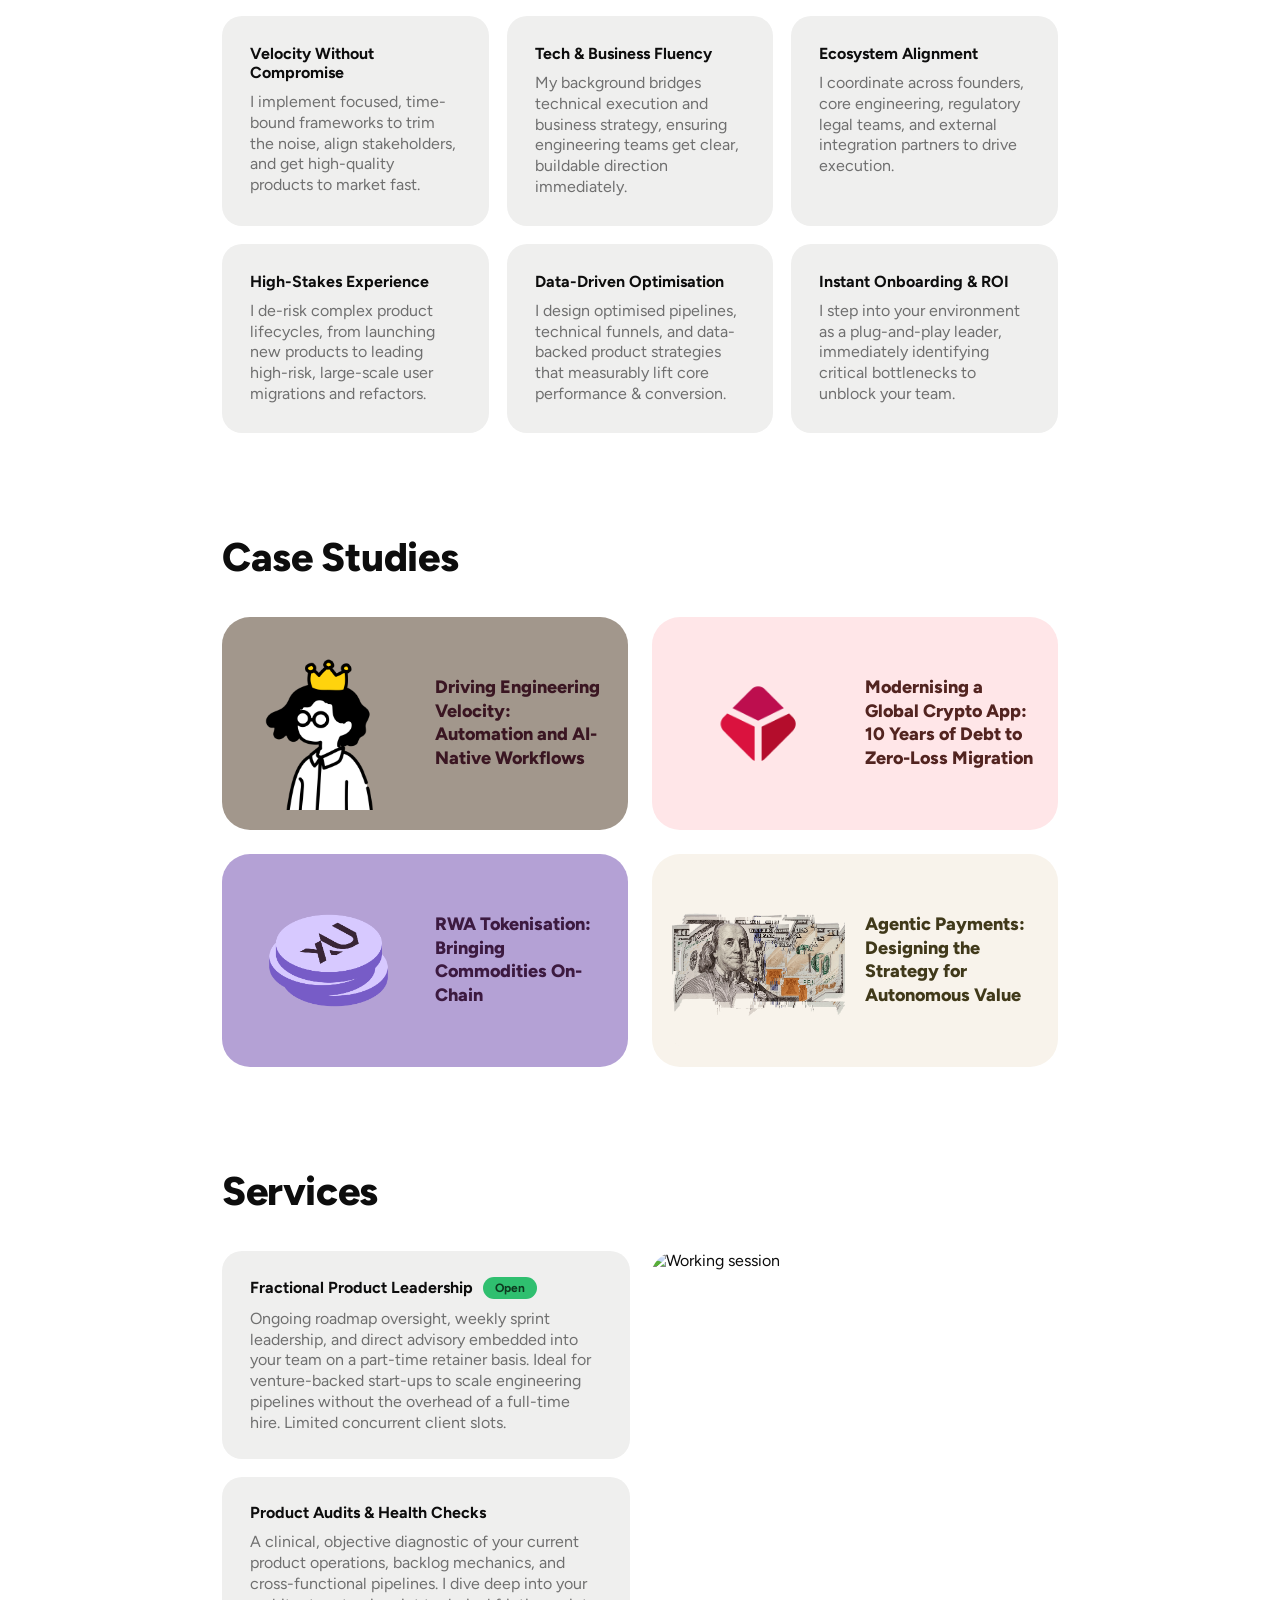
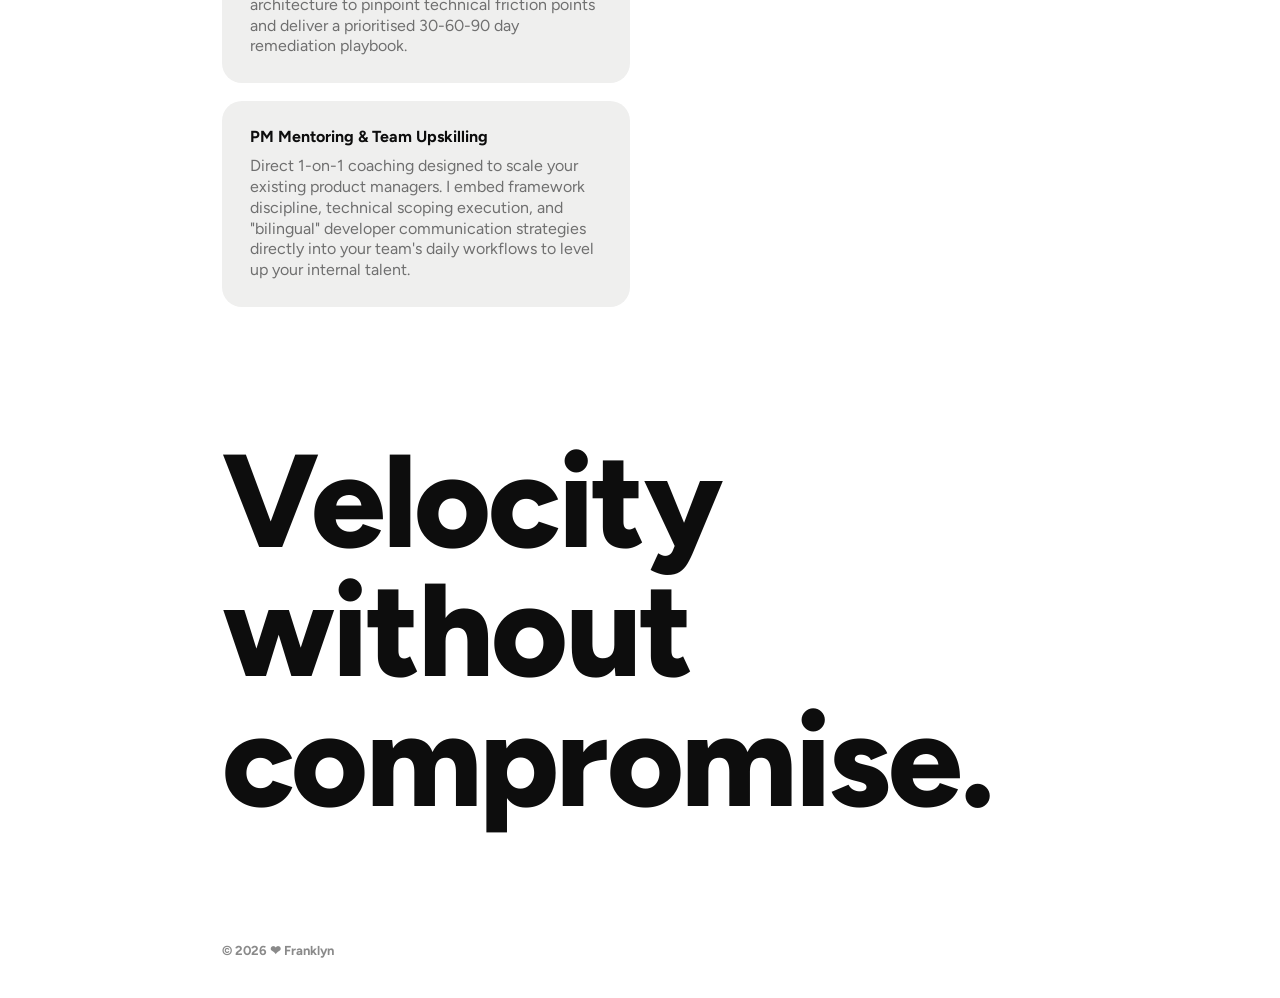
==== commit 8ef036c4: "Optimisations" ====
--- a/index.html
+++ b/index.html
@@ -4,14 +4,21 @@
 <script>
   // Apply the saved theme immediately, before the page renders, so it
   // carries over between pages and there's no flash of the wrong theme.
+  // Also syncs the theme-color meta tag so the mobile browser chrome
+  // (address bar, etc.) matches the page background.
   (function () {
     var stored = localStorage.getItem('theme');
     var theme = stored || (window.matchMedia('(prefers-color-scheme: dark)').matches ? 'dark' : 'light');
     document.documentElement.setAttribute('data-theme', theme);
+    document.addEventListener('DOMContentLoaded', function () {
+      var meta = document.querySelector('meta[name="theme-color"]');
+      if (meta) meta.setAttribute('content', theme === 'dark' ? '#000000' : '#ffffff');
+    });
   })();
 </script>
 <meta charset="UTF-8" />
 <meta name="viewport" content="width=device-width, initial-scale=1.0" />
+<meta name="theme-color" content="#ffffff" />
 <title>The Crypto PM — Franklyn, Product Leader</title>
 <meta name="description" content="Portfolio of a 13+ year product leader specialising in crypto and fintech — case studies covering agentic payments, RWA tokenisation, AI-native workflows, and zero-loss platform migrations." />
 <meta property="og:type" content="website" />
@@ -28,511 +35,7 @@
 <link rel="preconnect" href="https://fonts.gstatic.com" crossorigin>
 <link href="https://fonts.googleapis.com/css2?family=Figtree:wght@400;500;600;700;800;900&display=swap" rel="stylesheet">
 <link rel="stylesheet" href="./css/styles.css">
-<style>
-  /* Extra theme tokens used only on this page, on top of the
-     shared ones in css/styles.css */
-  :root{
-    --card-border: #e7e7e5;
-    --green: #2fbf6f;
-    --green-text: #0d3a1f;
-    --placeholder-bg: #ece8e1;
-    --placeholder-border: #d8d2c6;
-  }
-
-  [data-theme="dark"]{
-    --card-border: #262626;
-    --placeholder-bg: #1c1a17;
-    --placeholder-border: #2c2924;
-  }
-
-  /* This page's <body> needs overflow-x hidden (the hero photos
-     bleed past the edge); shared base only sets margin/padding. */
-  html, body{ overflow-x: hidden; }
-
-  /* This page's theme toggle gets a lift on hover; other pages don't. */
-  .theme-toggle{
-    transition: background .2s ease, transform .2s ease;
-  }
-  .theme-toggle:hover{
-    transform: translateY(-2px);
-  }
-
-  /* This page's Book a call button also lifts on hover. */
-  .book-call{
-    transition: transform .2s ease;
-  }
-  .book-call:hover{
-    transform: translateY(-2px);
-  }
-
-  /* This page's header is fixed/overlaying, so .container needs
-     extra top padding to clear it (28px top padding + 46px badge
-     height) — the base .container rule above has none. */
-  .container{
-    padding-top: 74px;
-  }
-
-  /* ---------- HEADER ---------- */
-  header{
-    position: fixed;
-    top: 0;
-    left: 0;
-    width: 100%;
-    z-index: 1000;
-    padding: 28px 0 0;
-    transition: background .25s ease;
-  }
-  .header-inner{
-    max-width: var(--max-width);
-    margin: 0 auto;
-    padding: 0 32px;
-    display:flex;
-    align-items:center;
-    justify-content:space-between;
-  }
-
-  /* ---------- HERO ---------- */
-  .hero{
-    position: relative;
-    width: 100vw;
-    margin-left: calc(50% - 50vw);
-    min-height: clamp(720px, 94vh, 960px);
-    display: flex;
-    align-items: center;
-    justify-content: center;
-    padding: 48px 0px 0px;
-    overflow: visible;
-    /* Offset the fixed header's visual weight so the content optically
-       centers in the viewport rather than the header pushing it down. */
-
-  }
-  .hero-photos{
-    position: absolute;
-    inset: 0;
-    z-index: 0;
-    pointer-events: none;
-  }
-  .hero-photo{
-    position: absolute;
-    pointer-events: auto;
-    will-change: transform;
-    transform: translateY(var(--parallax-y, 0px));
-  }
-  .hero-photo-inner{
-    position: relative;
-    width: 100%;
-    height: 100%;
-    border-radius: 28px;
-    background-color: var(--placeholder-bg);
-    border: 1px solid var(--placeholder-border);
-    background-size: cover;
-    background-position: center;
-    box-shadow: 0 14px 40px rgba(0,0,0,0.06);
-    overflow: hidden;
-    cursor: pointer;
-    transform-style: preserve-3d;
-    transform: perspective(900px) rotateX(var(--tilt-x, 0deg)) rotateY(var(--tilt-y, 0deg)) scale3d(var(--tilt-scale, 1), var(--tilt-scale, 1), 1);
-    transition: transform 0.9s cubic-bezier(0.22, 1, 0.36, 1), box-shadow 0.6s ease;
-  }
-  /* While the cursor is actively moving over the card it still eases toward
-     each new angle (just a bit quicker than the reset below) instead of
-     snapping straight to the cursor — that's what gives it a smooth,
-     slightly-trailing feel rather than an instant, jittery follow. */
-  .hero-photo-inner.tilting{
-    transition: transform 0.45s cubic-bezier(0.22, 1, 0.36, 1), box-shadow 0.6s ease;
-  }
-  .hero-photo-inner:hover,
-  .hero-photo-inner.tilting{
-    box-shadow: 0 28px 64px rgba(0,0,0,0.22);
-  }
-  .hero-photo-glow{
-    position: absolute;
-    inset: 0;
-    pointer-events: none;
-    border-radius: inherit;
-    opacity: var(--glow-opacity, 0);
-    transition: opacity 0.5s ease;
-    background: radial-gradient(circle at var(--glow-x, 50%) var(--glow-y, 50%), rgba(255,255,255,0.55), rgba(255,255,255,0) 60%);
-    mix-blend-mode: overlay;
-  }
-  /* Each photo is offset by a FIXED pixel amount from the hero-content's
-     centre line (calc(50% - Npx)) rather than a %/vw size, matched to the
-     exact positions in the design mockup. That means they stay put at a
-     constant size while the page is wide, and only start sliding
-     off-screen / shrinking once the viewport narrows down near the
-     breakpoints where the rest of the page also starts reflowing.
-     They intentionally overlap the text in places — .hero-photos sits at
-     a lower z-index than .hero-content, so the text always stays
-     legible on top, and it's fine for the two to visually overlap/stack
-     as the parallax shifts them on scroll. Swap the background-image
-     urls below for your real photos whenever you're ready. */
-  .hero-photo-1{ left: calc(50% - 750px); top: 110px;  width: 300px; height: 420px; }
-  .hero-photo-2{ left: calc(50% - 100px);  top: -124px; width: 400px; height: 320px; }
-  .hero-photo-3{ right: calc(50% - 750px); top: 143px;  width: 300px; height: 353px; }
-  .hero-photo-4{ left: calc(50% - 650px); top: 560px; width: 300px; height: 300px; }
-  .hero-photo-5{ right: calc(50% - 687px); top: 450px; width: 300px; height: 450px; }
-  .hero-photo-1 .hero-photo-inner{ background-image: url('./images/hero1.avif'); }
-  .hero-photo-2 .hero-photo-inner{ background-image: url('./images/hero2.avif'); }
-  .hero-photo-3 .hero-photo-inner{ background-image: url('./images/hero3.avif'); }
-  .hero-photo-4 .hero-photo-inner{ background-image: url('./images/hero4.avif'); }
-  .hero-photo-5 .hero-photo-inner{ background-image: url('./images/hero5.avif'); }
-
-  .hero-content{
-    position: relative;
-    z-index: 1;
-    max-width: 800px;
-    display: flex;
-    flex-direction: column;
-    align-items: center;
-    text-align: center;
-  }
-  .hero h1{
-    font-size: clamp(34px, calc(9.2vw - 20px), 58px);
-    font-weight: 800;
-    line-height: 1.12;
-    letter-spacing: -0.01em;
-    margin: 0;
-  }
-  .hero p.intro{
-    color: var(--muted);
-    font-size: 16px;
-    line-height: 1.3;
-    max-width: 460px;
-    margin: 22px 0 0;
-  }
-  .hero-cta{
-    margin-top: 30px;
-  }
-  .hero-cta-row{
-    display:flex;
-    align-items:center;
-    gap: 12px;
-    margin-top: 30px;
-  }
-  .hero-cta-row .book-call{
-    margin-top: 0;
-  }
-  .linkedin-btn{
-    width:46px;
-    height:46px;
-    border-radius:50%;
-    border:none;
-    background: var(--card);
-    border: 1px solid var(--card-border);
-    display:flex;
-    align-items:center;
-    justify-content:center;
-    cursor:pointer;
-    transition: background .2s ease, border-color .2s ease, transform .2s ease;
-    flex-shrink:0;
-  }
-  .linkedin-btn svg{ width:20px; height:20px; fill: var(--text); }
-  .linkedin-btn:hover{
-    background: var(--card-border);
-    transform: translateY(-2px);
-  }
-
-  /* ---------- SECTION SPACING ---------- */
-  section.block{
-    position: relative;
-    z-index: 2;
-    padding-top: 100px;
-  }
-  section.block h2{
-    font-size: clamp(28px, 3.4vw, 40px);
-    font-weight: 800;
-    margin: 0 0 36px;
-    letter-spacing: -0.01em;
-  }
-
-  /* ---------- WHY WORK WITH ME ---------- */
-  .why-grid{
-    display:grid;
-    grid-template-columns: repeat(3, 1fr);
-    gap: 18px;
-  }
-  .why-card{
-    background: var(--card);
-    border-radius: var(--radius-md);
-    padding: 28px;
-    transition: transform 0.3s ease, box-shadow 0.3s ease;
-  }
-  .why-card h3{
-    font-size: 16px;
-    font-weight: 700;
-    margin: 0 0 10px;
-  }
-  .why-card p{
-    font-size: 16px;
-    color: var(--muted);
-    line-height: 1.3;
-    margin: 0;
-  }
-
-  /* ---------- CASE STUDIES ---------- */
-  .case-grid{
-    display:grid;
-    grid-template-columns: repeat(2, 1fr);
-    gap: 24px;
-  }
-  .case-preview{
-    display:flex;
-    align-items:center;
-    gap: 20px;
-    padding: 20px;
-    border-radius: var(--radius-lg);
-    background: var(--case-bg, var(--card));
-    overflow: hidden;
-    text-decoration: none;
-    color: var(--case-text, var(--text));
-    transition: transform 0.3s ease, box-shadow 0.3s ease;
-  }
-  .case-preview:hover{
-    transform: scale(1.02);
-    box-shadow: 0 8px 24px rgba(0, 0, 0, 0.12);
-  }
-  .case-preview-image{
-    flex: 1 1 50%;
-    aspect-ratio: 1 / 1;
-    overflow:hidden;
-    position: relative;
-    display:flex;
-    align-items:center;
-    justify-content:center;
-  }
-
-  .case-preview-image img{
-    width: 100%;
-    height: 100%;
-    object-fit: cover;
-    display: block;
-  }
-  .case-preview-content{
-    flex: 1 1 50%;
-  }
-  .case-preview-content h3{
-    font-size: 18px;
-    font-weight: 800;
-    line-height: 1.3;
-    margin: 0;
-  }
-  @media (max-width: 600px){
-    .case-preview{
-      flex-direction: column;
-      align-items: stretch;
-    }
-    .case-preview-image,
-    .case-preview-content{
-      flex: none;
-      width: 100%;
-    }
-  }
-
-  /* ---------- SERVICES ---------- */
-  .services-grid{
-    display:grid;
-    grid-template-columns: 1fr 1fr;
-    gap: 20px;
-    align-items: stretch;
-  }
-  .services-cards{
-    display:flex;
-    flex-direction:column;
-    gap: 18px;
-  }
-  .service-card{
-    background: var(--card);
-    border-radius: var(--radius-md);
-    padding: 26px 28px;
-    transition: transform 0.3s ease, box-shadow 0.3s ease;
-  }
-  .service-card .title-row{
-    display:flex;
-    align-items:center;
-    gap: 10px;
-    margin-bottom: 10px;
-  }
-  .service-card h3{
-    font-size: 16px;
-    font-weight: 700;
-    margin: 0;
-  }
-  .pill-tag{
-    background: var(--green);
-    color: var(--green-text);
-    font-size: 12px;
-    font-weight: 700;
-    padding: 4px 12px;
-    border-radius: var(--radius-pill);
-    white-space: nowrap;
-  }
-  .service-card p{
-    font-size: 16px;
-    color: var(--muted);
-    line-height: 1.3;
-    margin: 0;
-  }
-  .services-image{
-    border-radius: var(--radius-lg);
-    overflow: hidden;
-    display: flex;
-    align-items: center;
-    justify-content: center;
-  }
-  .services-image img{
-    width: 100%;
-    height: 100%;
-    object-fit: cover;
-    display: block;
-  }
-
-  /* ---------- CLOSING STATEMENT ---------- */
-  .closing{
-    position: relative;
-    z-index: 2;
-    padding: 130px 0 90px;
-  }
-  .closing h2{
-    font-size: clamp(56px, calc(33.333vw - 144px), 132px);
-    overflow-wrap: break-word;
-    word-break: break-word;
-    font-weight: 800;
-    line-height: 0.98;
-    letter-spacing: -0.02em;
-    margin: 0;
-  }
-
-  /* ---------- FOOTER ---------- */
-  footer{
-    position: relative;
-    z-index: 2;
-    padding: 28px 0 40px;
-    display:flex;
-    gap: 28px;
-    font-size: 13px;
-    color: var(--muted-2);
-  }
-
-  /* ---------- RESPONSIVE ---------- */
-  @media (max-width: 900px){
-    .why-grid{ grid-template-columns: repeat(2, 1fr); }
-    .case-grid{ grid-template-columns: 1fr; }
-    .services-grid{ grid-template-columns: 1fr; }
-    .services-image{ aspect-ratio: 16/10; }
-  }
-  @media (max-width: 600px){
-    .container{ padding: 74px 20px 0; }
-    .header-inner{ padding: 0 20px; }
-    .why-grid{ grid-template-columns: 1fr; }
-    section.block{ padding-top: 80px; }
-    .closing{ padding: 90px 0 60px; }
-    footer{ flex-direction:column; gap: 6px; }
-
-    .hero{ min-height: auto; margin-top: 0; padding: 36px 20px 64px; flex-direction: column; }
-    .hero-content{ order: 1; max-width: 100%; }
-    .hero-photos{
-      position: static;
-      inset: auto;
-      order: 2;
-      width: 100%;
-      pointer-events: auto;
-      margin-top: 32px;
-    }
-    .hero-photo-1,
-    .hero-photo-3,
-    .hero-photo-4,
-    .hero-photo-5{ display: none; }
-    .hero-photo-2{
-      position: static;
-      left: auto; right: auto; top: auto;
-      width: 100%;
-      height: auto;
-      aspect-ratio: 300 / 250;
-      transform: none !important;
-    }
-  }
-
-  /* ---------- CURSOR TRAIL ---------- */
-  #cursor-trail-container{
-    position: fixed;
-    inset: 0;
-    pointer-events: none;
-    z-index: 9999;
-    overflow: hidden;
-  }
-  .trail-img{
-    position: absolute;
-    width: 48px;
-    height: 48px;
-    border-radius: 14px;
-    overflow: hidden;
-    opacity: 0;
-    pointer-events: none;
-    will-change: transform, opacity, filter;
-  }
-  .trail-img img{
-    width: 100%;
-    height: 100%;
-    object-fit: cover;
-    display: block;
-    border-radius: inherit;
-  }
-
-  /* ---------- TESTIMONIAL ---------- */
-  .testimonial-section{
-    padding: 80px 0 20px;
-  }
-  .testimonial-card{
-    background: var(--card);
-    border-radius: var(--radius-lg);
-    padding: 32px 32px;
-    position: relative;
-    overflow: hidden;
-  }
-  .testimonial-body{
-    font-size: clamp(16px, 2.2vw, 16px);
-    font-weight: 500;
-    line-height: 1.6;
-    color: var(--text);
-    margin: 0 0 40px;
-    position: relative;
-    z-index: 1;
-  }
-  .testimonial-author{
-    display: flex;
-    align-items: center;
-    gap: 16px;
-  }
-  .testimonial-avatar{
-    width: 52px;
-    height: 52px;
-    border-radius: 50%;
-    object-fit: cover;
-    background: var(--placeholder-bg);
-    border: 2px solid var(--card-border);
-    flex-shrink: 0;
-    display: block;
-  }
-  .testimonial-meta{
-    display: flex;
-    flex-direction: column;
-    gap: 3px;
-  }
-  .testimonial-name{
-    font-size: 15px;
-    font-weight: 700;
-    color: var(--text);
-  }
-  .testimonial-role{
-    font-size: 14px;
-    color: var(--muted);
-    font-weight: 400;
-  }
-  @media (max-width: 600px){
-    .testimonial-card{ padding: 36px 28px; }
-    .testimonial-body{ font-size: 17px; }
-  }
-</style>
+<link rel="stylesheet" href="./css/home.css">
 </head>
 <body>
 
@@ -586,36 +89,6 @@
     </div>
   </section>
 
-  <section class="block">
-    <h2>How I Deliver Value</h2>
-    <div class="why-grid">
-      <div class="why-card">
-        <h3>Velocity Without Compromise</h3>
-        <p>I implement focused, time-bound frameworks to trim the noise, align stakeholders, and get high-quality products to market fast.</p>
-      </div>
-      <div class="why-card">
-        <h3>Tech & Business Fluency</h3>
-        <p>My background bridges technical execution and business strategy, ensuring engineering teams get clear, buildable direction immediately.</p>
-      </div>
-      <div class="why-card">
-        <h3>Ecosystem Alignment</h3>
-        <p>I coordinate across founders, core engineering, regulatory legal teams, and external integration partners to drive execution.</p>
-      </div>
-      <div class="why-card">
-        <h3>High-Stakes Experience</h3>
-        <p>I de-risk complex product lifecycles, from launching new products to leading high-risk, large-scale user migrations and refactors.</p>
-      </div>
-      <div class="why-card">
-        <h3>Data-Driven Optimisation</h3>
-        <p>I design optimised pipelines, technical funnels, and data-backed product strategies that measurably lift core performance & conversion.</p>
-      </div>
-      <div class="why-card">
-        <h3>Instant Onboarding & ROI</h3>
-        <p>I step into your environment as a plug-and-play leader, immediately identifying critical bottlenecks to unblock your team.</p>
-      </div>
-    </div>
-  </section>
-
     <section class="testimonial-section">
     <div class="testimonial-card">
       <p class="testimonial-body">Franklyn delivered a strong performance, demonstrating deep product knowledge, sharp market awareness, and ownership of the roadmap. Their ability to anticipate market shifts and translate insights into concrete product direction materially strengthened our trajectory. They constantly operate with urgency, pragmatism, and a high bar for quality, and they are someone who takes clear ownership, translates strategy into actionable plans and drives initiatives forward.<br><br> Their mastery of senior stakeholders has been a real asset, helping protect delivery timelines and outcomes. Peers describe them as "collaborative, pragmatic, and having a clear desire to build great products", and as someone who creates an environment where the team feels "empowered, trusted, and encouraged to take responsibility".</p>
@@ -630,6 +103,36 @@
           <span class="testimonial-name">Katie Hegarty</span>
           <span class="testimonial-role">Managing Director · Trilitech</span>
         </div>
+      </div>
+    </div>
+  </section>
+
+  <section class="block">
+    <h2>How I Deliver Value</h2>
+    <div class="why-grid">
+      <div class="why-card">
+        <h3>Velocity Without Compromise</h3>
+        <p>I implement focused, time-bound frameworks to trim the noise, align stakeholders, and get high-quality products to market fast.</p>
+      </div>
+      <div class="why-card">
+        <h3>Tech & Business Fluency</h3>
+        <p>My background bridges technical execution and business strategy, ensuring engineering teams get clear, buildable direction immediately.</p>
+      </div>
+      <div class="why-card">
+        <h3>Ecosystem Alignment</h3>
+        <p>I coordinate across founders, core engineering, regulatory legal teams, and external integration partners to drive execution.</p>
+      </div>
+      <div class="why-card">
+        <h3>High-Stakes Experience</h3>
+        <p>I de-risk complex product lifecycles, from launching new products to leading high-risk, large-scale user migrations and refactors.</p>
+      </div>
+      <div class="why-card">
+        <h3>Data-Driven Optimisation</h3>
+        <p>I design optimised pipelines, technical funnels, and data-backed product strategies that measurably lift core performance & conversion.</p>
+      </div>
+      <div class="why-card">
+        <h3>Instant Onboarding & ROI</h3>
+        <p>I step into your environment as a plug-and-play leader, immediately identifying critical bottlenecks to unblock your team.</p>
       </div>
     </div>
   </section>
--- a/css/styles.css
+++ b/css/styles.css
@@ -100,6 +100,18 @@
   text-decoration:none;
 }
 
+/* ---------- CLOSING STATEMENT HEADLINE ----------
+   Shared by every page that has a closing statement (all 5). Pages
+   may add their own extra declarations on top — see .closing h2 in
+   css/case-study.css and css/home.css. */
+.closing h2{
+  font-size: clamp(56px, calc(33.333vw - 144px), 132px);
+  font-weight: 800;
+  line-height: 0.98;
+  letter-spacing: -0.02em;
+  margin: 0;
+}
+
 /* ---------- NEXT CASE STUDY (used on case study pages only) ---------- */
 .next-case{
   display:flex;
--- a/css/home.css
+++ b/css/home.css
@@ -0,0 +1,508 @@
+/*
+ * Homepage-only styles (index.html): fixed header, parallax hero,
+ * tilt cards, "How I Deliver Value" grid, testimonial, case-study
+ * preview cards, closing statement, and footer.
+ *
+ * Nothing here is shared with the case study pages — see
+ * css/styles.css (site-wide) and css/case-study.css (case study
+ * template) for that.
+ */
+
+  /* Extra theme tokens used only on this page, on top of the
+     shared ones in css/styles.css */
+  :root{
+    --card-border: #e7e7e5;
+    --green: #2fbf6f;
+    --green-text: #0d3a1f;
+    --placeholder-bg: #ece8e1;
+    --placeholder-border: #d8d2c6;
+  }
+
+  [data-theme="dark"]{
+    --card-border: #262626;
+    --placeholder-bg: #1c1a17;
+    --placeholder-border: #2c2924;
+  }
+
+  /* This page's <body> needs overflow-x hidden (the hero photos
+     bleed past the edge); shared base only sets margin/padding. */
+  html, body{ overflow-x: hidden; }
+
+  /* This page's theme toggle gets a lift on hover; other pages don't. */
+  .theme-toggle{
+    transition: background .2s ease, transform .2s ease;
+  }
+  .theme-toggle:hover{
+    transform: translateY(-2px);
+  }
+
+  /* This page's Book a call button also lifts on hover. */
+  .book-call{
+    transition: transform .2s ease;
+  }
+  .book-call:hover{
+    transform: translateY(-2px);
+  }
+
+  /* This page's header is fixed/overlaying, so .container needs
+     extra top padding to clear it (28px top padding + 46px badge
+     height) — the base .container rule above has none. */
+  .container{
+    padding-top: 74px;
+  }
+
+  /* ---------- HEADER ---------- */
+  header{
+    position: fixed;
+    top: 0;
+    left: 0;
+    width: 100%;
+    z-index: 1000;
+    padding: 28px 0 0;
+    transition: background .25s ease;
+  }
+  .header-inner{
+    max-width: var(--max-width);
+    margin: 0 auto;
+    padding: 0 32px;
+    display:flex;
+    align-items:center;
+    justify-content:space-between;
+  }
+
+  /* ---------- HERO ---------- */
+  .hero{
+    position: relative;
+    width: 100vw;
+    margin-left: calc(50% - 50vw);
+    min-height: clamp(720px, 94vh, 960px);
+    display: flex;
+    align-items: center;
+    justify-content: center;
+    padding: 48px 0px 0px;
+    overflow: visible;
+    /* Offset the fixed header's visual weight so the content optically
+       centers in the viewport rather than the header pushing it down. */
+
+  }
+  .hero-photos{
+    position: absolute;
+    inset: 0;
+    z-index: 0;
+    pointer-events: none;
+  }
+  .hero-photo{
+    position: absolute;
+    pointer-events: auto;
+    will-change: transform;
+    transform: translateY(var(--parallax-y, 0px));
+  }
+  .hero-photo-inner{
+    position: relative;
+    width: 100%;
+    height: 100%;
+    border-radius: 28px;
+    background-color: var(--placeholder-bg);
+    border: 1px solid var(--placeholder-border);
+    background-size: cover;
+    background-position: center;
+    box-shadow: 0 14px 40px rgba(0,0,0,0.06);
+    overflow: hidden;
+    cursor: pointer;
+    transform-style: preserve-3d;
+    transform: perspective(900px) rotateX(var(--tilt-x, 0deg)) rotateY(var(--tilt-y, 0deg)) scale3d(var(--tilt-scale, 1), var(--tilt-scale, 1), 1);
+    transition: transform 0.9s cubic-bezier(0.22, 1, 0.36, 1), box-shadow 0.6s ease;
+  }
+  /* While the cursor is actively moving over the card it still eases toward
+     each new angle (just a bit quicker than the reset below) instead of
+     snapping straight to the cursor — that's what gives it a smooth,
+     slightly-trailing feel rather than an instant, jittery follow. */
+  .hero-photo-inner.tilting{
+    transition: transform 0.45s cubic-bezier(0.22, 1, 0.36, 1), box-shadow 0.6s ease;
+  }
+  .hero-photo-inner:hover,
+  .hero-photo-inner.tilting{
+    box-shadow: 0 28px 64px rgba(0,0,0,0.22);
+  }
+  .hero-photo-glow{
+    position: absolute;
+    inset: 0;
+    pointer-events: none;
+    border-radius: inherit;
+    opacity: var(--glow-opacity, 0);
+    transition: opacity 0.5s ease;
+    background: radial-gradient(circle at var(--glow-x, 50%) var(--glow-y, 50%), rgba(255,255,255,0.55), rgba(255,255,255,0) 60%);
+    mix-blend-mode: overlay;
+  }
+  /* Each photo is offset by a FIXED pixel amount from the hero-content's
+     centre line (calc(50% - Npx)) rather than a %/vw size, matched to the
+     exact positions in the design mockup. That means they stay put at a
+     constant size while the page is wide, and only start sliding
+     off-screen / shrinking once the viewport narrows down near the
+     breakpoints where the rest of the page also starts reflowing.
+     They intentionally overlap the text in places — .hero-photos sits at
+     a lower z-index than .hero-content, so the text always stays
+     legible on top, and it's fine for the two to visually overlap/stack
+     as the parallax shifts them on scroll. Swap the background-image
+     urls below for your real photos whenever you're ready. */
+  .hero-photo-1{ left: calc(50% - 750px); top: 110px;  width: 300px; height: 420px; }
+  .hero-photo-2{ left: calc(50% - 100px);  top: -124px; width: 400px; height: 320px; }
+  .hero-photo-3{ right: calc(50% - 750px); top: 143px;  width: 300px; height: 353px; }
+  .hero-photo-4{ left: calc(50% - 650px); top: 560px; width: 300px; height: 300px; }
+  .hero-photo-5{ right: calc(50% - 687px); top: 450px; width: 300px; height: 450px; }
+  .hero-photo-1 .hero-photo-inner { background-image: url('../images/hero1.avif'); }
+  .hero-photo-2 .hero-photo-inner { background-image: url('../images/hero2.avif'); }
+  .hero-photo-3 .hero-photo-inner { background-image: url('../images/hero3.avif'); }
+  .hero-photo-4 .hero-photo-inner { background-image: url('../images/hero4.avif'); }
+  .hero-photo-5 .hero-photo-inner { background-image: url('../images/hero5.avif'); }
+
+  .hero-content{
+    position: relative;
+    z-index: 1;
+    max-width: 800px;
+    display: flex;
+    flex-direction: column;
+    align-items: center;
+    text-align: center;
+  }
+  .hero h1{
+    font-size: clamp(34px, calc(9.2vw - 20px), 58px);
+    font-weight: 800;
+    line-height: 1.12;
+    letter-spacing: -0.01em;
+    margin: 0;
+  }
+  .hero p.intro{
+    color: var(--muted);
+    font-size: 16px;
+    line-height: 1.3;
+    max-width: 460px;
+    margin: 22px 0 0;
+  }
+  .hero-cta{
+    margin-top: 30px;
+  }
+  .hero-cta-row{
+    display:flex;
+    align-items:center;
+    gap: 12px;
+    margin-top: 30px;
+  }
+  .hero-cta-row .book-call{
+    margin-top: 0;
+  }
+  .linkedin-btn{
+    width:46px;
+    height:46px;
+    border-radius:50%;
+    border:none;
+    background: var(--card);
+    border: 1px solid var(--card-border);
+    display:flex;
+    align-items:center;
+    justify-content:center;
+    cursor:pointer;
+    transition: background .2s ease, border-color .2s ease, transform .2s ease;
+    flex-shrink:0;
+  }
+  .linkedin-btn svg{ width:20px; height:20px; fill: var(--text); }
+  .linkedin-btn:hover{
+    background: var(--card-border);
+    transform: translateY(-2px);
+  }
+
+  /* ---------- SECTION SPACING ---------- */
+  section.block{
+    position: relative;
+    z-index: 2;
+    padding-top: 100px;
+  }
+  section.block h2{
+    font-size: clamp(28px, 3.4vw, 40px);
+    font-weight: 800;
+    margin: 0 0 36px;
+    letter-spacing: -0.01em;
+  }
+
+  /* ---------- WHY WORK WITH ME ---------- */
+  .why-grid{
+    display:grid;
+    grid-template-columns: repeat(3, 1fr);
+    gap: 18px;
+  }
+  .why-card{
+    background: var(--card);
+    border-radius: var(--radius-md);
+    padding: 28px;
+    transition: transform 0.3s ease, box-shadow 0.3s ease;
+  }
+  .why-card h3{
+    font-size: 16px;
+    font-weight: 700;
+    margin: 0 0 10px;
+  }
+  .why-card p{
+    font-size: 16px;
+    color: var(--muted);
+    line-height: 1.3;
+    margin: 0;
+  }
+
+  /* ---------- CASE STUDIES ---------- */
+  .case-grid{
+    display:grid;
+    grid-template-columns: repeat(2, 1fr);
+    gap: 24px;
+  }
+  .case-preview{
+    display:flex;
+    align-items:center;
+    gap: 20px;
+    padding: 20px;
+    border-radius: var(--radius-lg);
+    background: var(--case-bg, var(--card));
+    overflow: hidden;
+    text-decoration: none;
+    color: var(--case-text, var(--text));
+    transition: transform 0.3s ease, box-shadow 0.3s ease;
+  }
+  .case-preview:hover{
+    transform: scale(1.02);
+    box-shadow: 0 8px 24px rgba(0, 0, 0, 0.12);
+  }
+  .case-preview-image{
+    flex: 1 1 50%;
+    aspect-ratio: 1 / 1;
+    overflow:hidden;
+    position: relative;
+    display:flex;
+    align-items:center;
+    justify-content:center;
+  }
+
+  .case-preview-image img{
+    width: 100%;
+    height: 100%;
+    object-fit: cover;
+    display: block;
+  }
+  .case-preview-content{
+    flex: 1 1 50%;
+  }
+  .case-preview-content h3{
+    font-size: 18px;
+    font-weight: 800;
+    line-height: 1.3;
+    margin: 0;
+  }
+  @media (max-width: 600px){
+    .case-preview{
+      flex-direction: column;
+      align-items: stretch;
+    }
+    .case-preview-image,
+    .case-preview-content{
+      flex: none;
+      width: 100%;
+    }
+  }
+
+  /* ---------- SERVICES ---------- */
+  .services-grid{
+    display:grid;
+    grid-template-columns: 1fr 1fr;
+    gap: 20px;
+    align-items: stretch;
+  }
+  .services-cards{
+    display:flex;
+    flex-direction:column;
+    gap: 18px;
+  }
+  .service-card{
+    background: var(--card);
+    border-radius: var(--radius-md);
+    padding: 26px 28px;
+    transition: transform 0.3s ease, box-shadow 0.3s ease;
+  }
+  .service-card .title-row{
+    display:flex;
+    align-items:center;
+    gap: 10px;
+    margin-bottom: 10px;
+  }
+  .service-card h3{
+    font-size: 16px;
+    font-weight: 700;
+    margin: 0;
+  }
+  .pill-tag{
+    background: var(--green);
+    color: var(--green-text);
+    font-size: 12px;
+    font-weight: 700;
+    padding: 4px 12px;
+    border-radius: var(--radius-pill);
+    white-space: nowrap;
+  }
+  .service-card p{
+    font-size: 16px;
+    color: var(--muted);
+    line-height: 1.3;
+    margin: 0;
+  }
+  .services-image{
+    border-radius: var(--radius-lg);
+    overflow: hidden;
+    display: flex;
+    align-items: center;
+    justify-content: center;
+  }
+  .services-image img{
+    width: 100%;
+    height: 100%;
+    object-fit: cover;
+    display: block;
+  }
+
+  /* ---------- CLOSING STATEMENT ---------- */
+  .closing{
+    position: relative;
+    z-index: 2;
+    padding: 130px 0 90px;
+  }
+  .closing h2{
+    overflow-wrap: break-word;
+    word-break: break-word;
+  }
+
+  /* ---------- FOOTER ---------- */
+  footer{
+    position: relative;
+    z-index: 2;
+    padding: 28px 0 40px;
+    display:flex;
+    gap: 28px;
+    font-size: 13px;
+    color: var(--muted-2);
+  }
+
+  /* ---------- RESPONSIVE ---------- */
+  @media (max-width: 900px){
+    .why-grid{ grid-template-columns: repeat(2, 1fr); }
+    .case-grid{ grid-template-columns: 1fr; }
+    .services-grid{ grid-template-columns: 1fr; }
+    .services-image{ aspect-ratio: 16/10; }
+  }
+  @media (max-width: 600px){
+    .container{ padding: 74px 20px 0; }
+    .header-inner{ padding: 0 20px; }
+    .why-grid{ grid-template-columns: 1fr; }
+    section.block{ padding-top: 80px; }
+    .closing{ padding: 90px 0 60px; }
+    footer{ flex-direction:column; gap: 6px; }
+
+    .hero{ min-height: auto; margin-top: 0; padding: 36px 20px 64px; flex-direction: column; }
+    .hero-content{ order: 1; max-width: 100%; }
+    .hero-photos{
+      position: static;
+      inset: auto;
+      order: 2;
+      width: 100%;
+      pointer-events: auto;
+      margin-top: 32px;
+    }
+    .hero-photo-1,
+    .hero-photo-3,
+    .hero-photo-4,
+    .hero-photo-5{ display: none; }
+    .hero-photo-2{
+      position: static;
+      left: auto; right: auto; top: auto;
+      width: 100%;
+      height: auto;
+      aspect-ratio: 300 / 250;
+      transform: none !important;
+    }
+  }
+
+  /* ---------- CURSOR TRAIL ---------- */
+  #cursor-trail-container{
+    position: fixed;
+    inset: 0;
+    pointer-events: none;
+    z-index: 9999;
+    overflow: hidden;
+  }
+  .trail-img{
+    position: absolute;
+    width: 48px;
+    height: 48px;
+    border-radius: 14px;
+    overflow: hidden;
+    opacity: 0;
+    pointer-events: none;
+    will-change: transform, opacity, filter;
+  }
+  .trail-img img{
+    width: 100%;
+    height: 100%;
+    object-fit: cover;
+    display: block;
+    border-radius: inherit;
+  }
+
+  /* ---------- TESTIMONIAL ---------- */
+  .testimonial-section{
+    padding: 80px 0 20px;
+  }
+  .testimonial-card{
+    background: var(--card);
+    border-radius: var(--radius-lg);
+    padding: 32px 32px;
+    position: relative;
+    overflow: hidden;
+  }
+  .testimonial-body{
+    font-size: clamp(16px, 2.2vw, 16px);
+    font-weight: 500;
+    line-height: 1.6;
+    color: var(--text);
+    margin: 0 0 40px;
+    position: relative;
+    z-index: 1;
+  }
+  .testimonial-author{
+    display: flex;
+    align-items: center;
+    gap: 16px;
+  }
+  .testimonial-avatar{
+    width: 52px;
+    height: 52px;
+    border-radius: 50%;
+    object-fit: cover;
+    background: var(--placeholder-bg);
+    border: 2px solid var(--card-border);
+    flex-shrink: 0;
+    display: block;
+  }
+  .testimonial-meta{
+    display: flex;
+    flex-direction: column;
+    gap: 3px;
+  }
+  .testimonial-name{
+    font-size: 15px;
+    font-weight: 700;
+    color: var(--text);
+  }
+  .testimonial-role{
+    font-size: 14px;
+    color: var(--muted);
+    font-weight: 400;
+  }
+  @media (max-width: 600px){
+    .testimonial-card{ padding: 36px 28px; }
+    .testimonial-body{ font-size: 17px; }
+  }
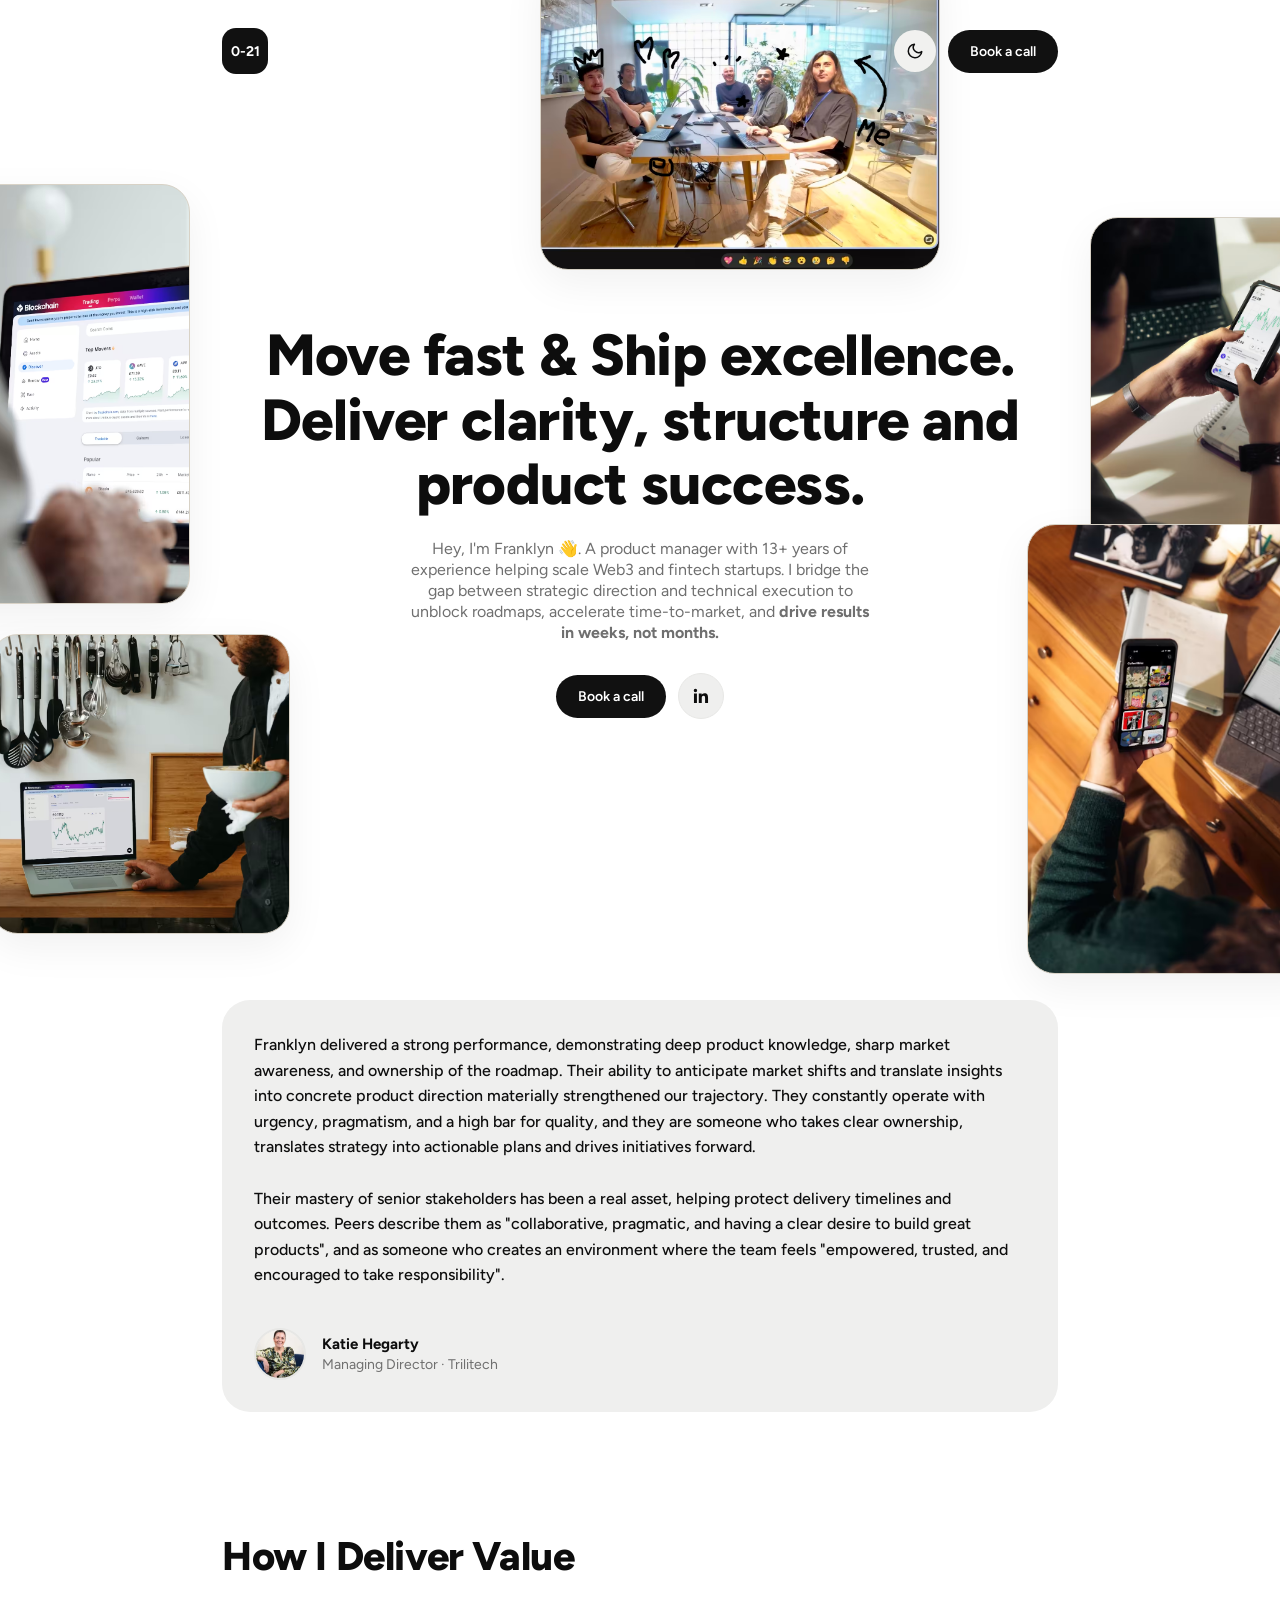
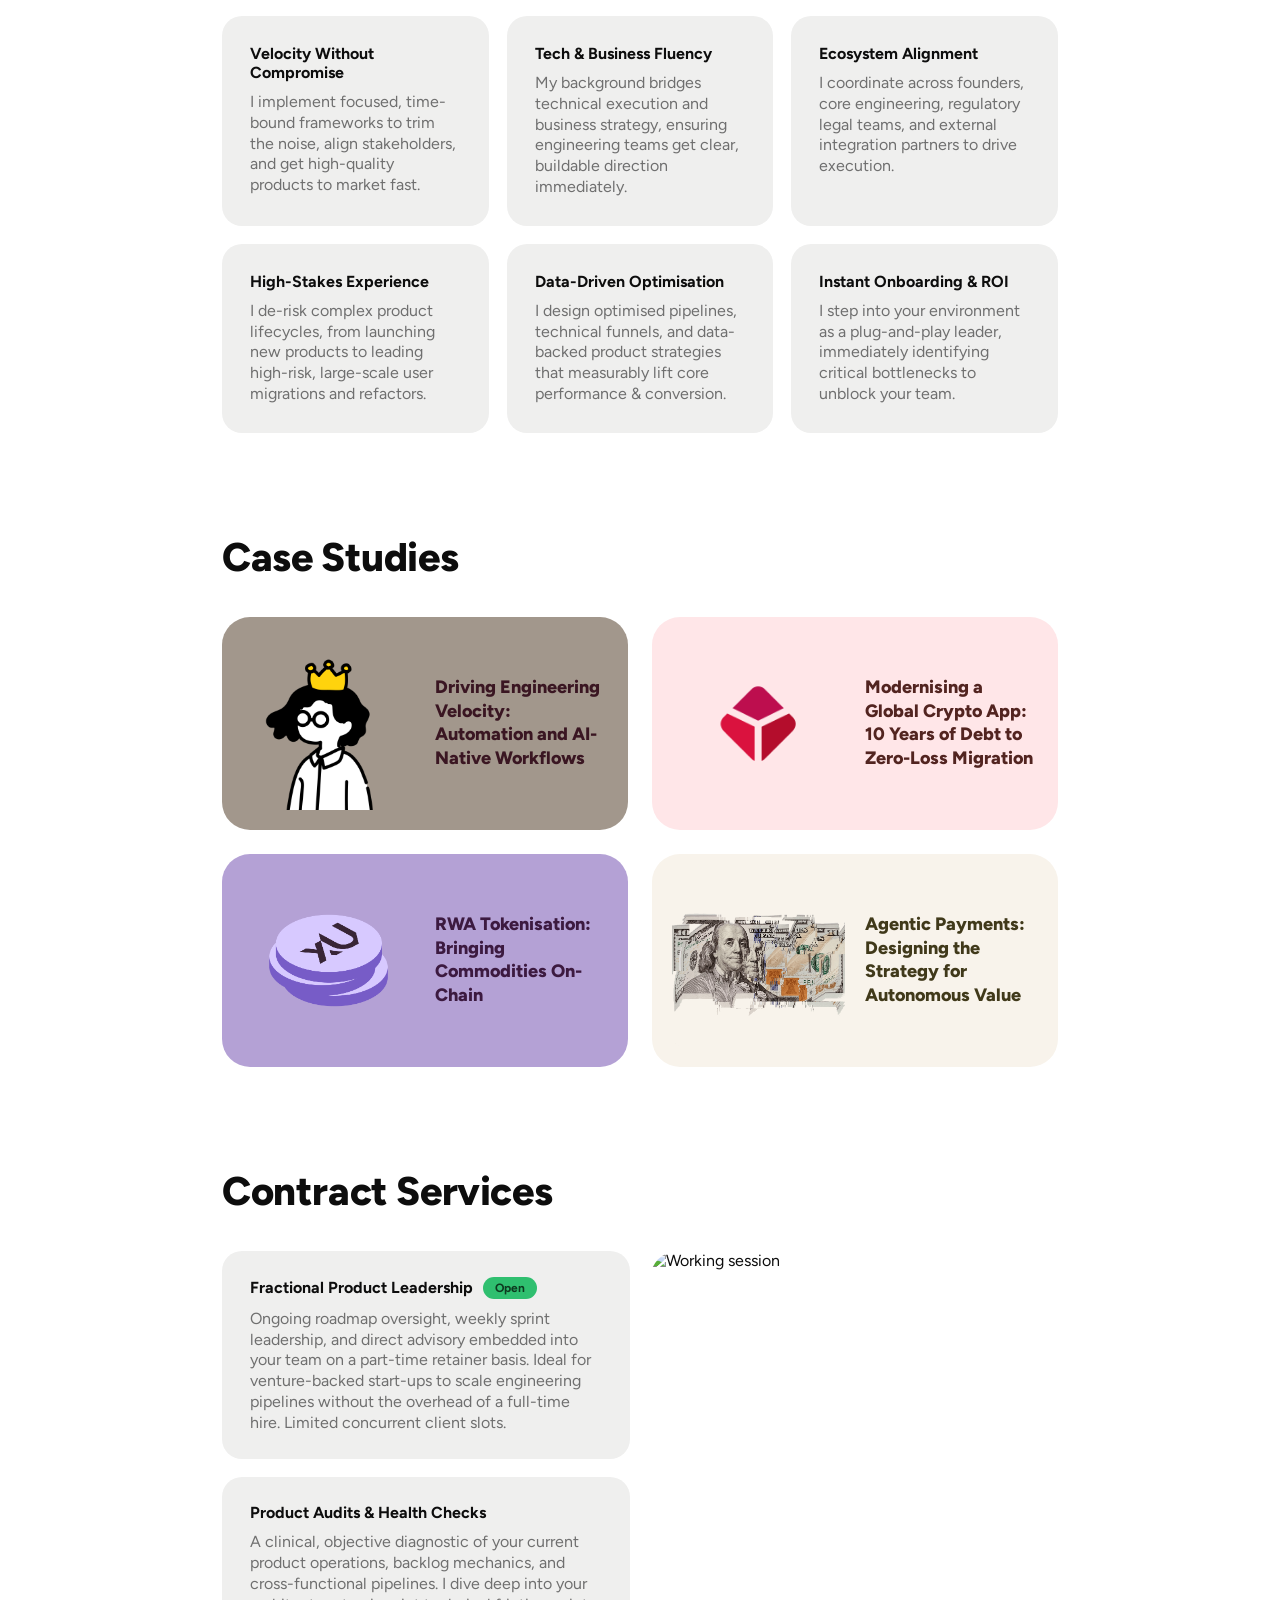
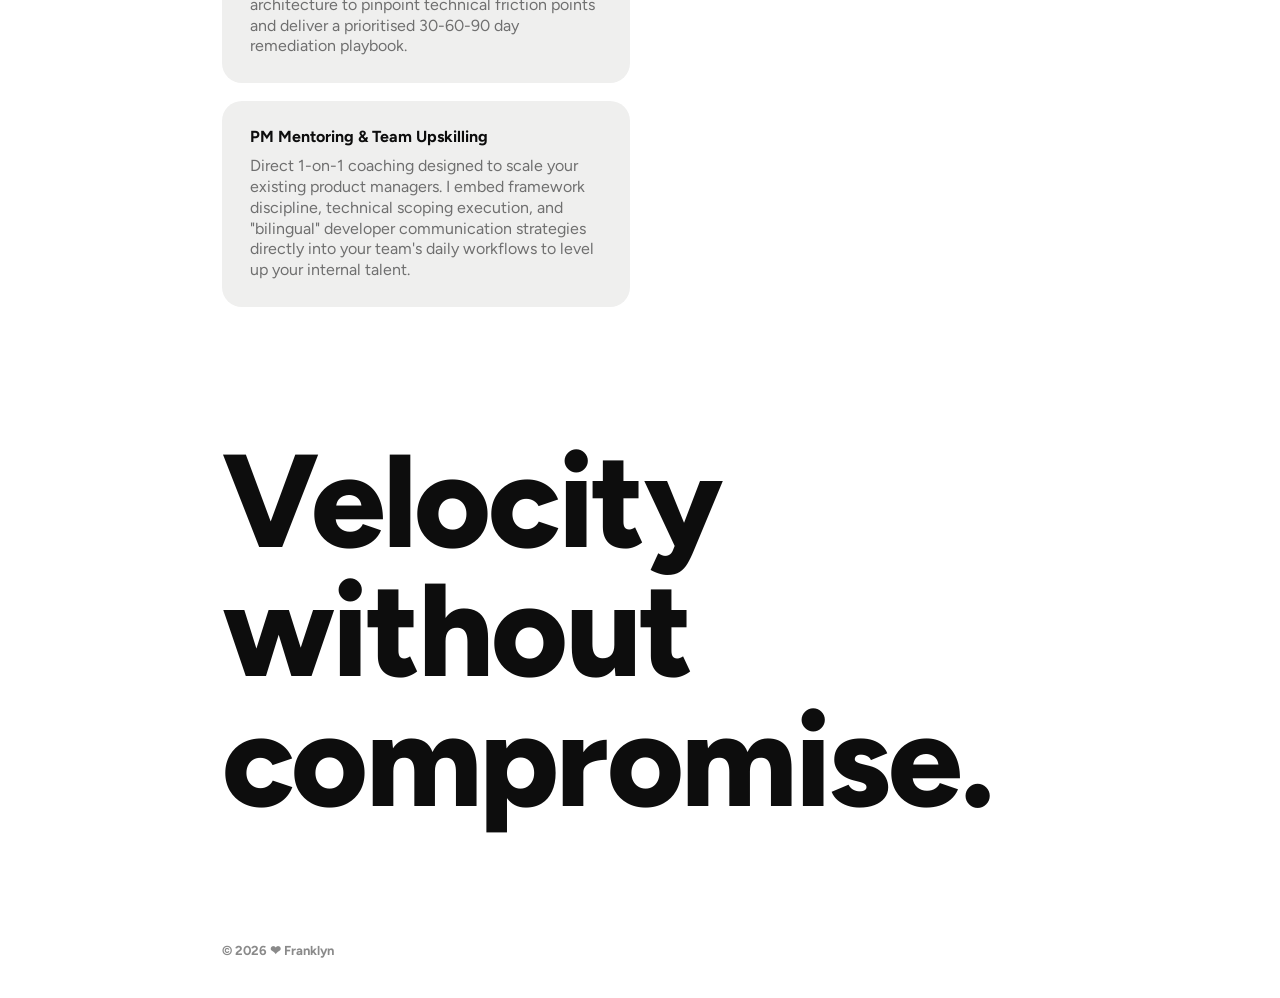
==== commit 8525d972: "Adjustments and cleanup" ====
--- a/index.html
+++ b/index.html
@@ -19,17 +19,17 @@
 <meta charset="UTF-8" />
 <meta name="viewport" content="width=device-width, initial-scale=1.0" />
 <meta name="theme-color" content="#ffffff" />
-<title>The Crypto PM — Franklyn, Product Leader</title>
+<title>Franklyn | Product Leader</title>
 <meta name="description" content="Portfolio of a 13+ year product leader specialising in crypto and fintech — case studies covering agentic payments, RWA tokenisation, AI-native workflows, and zero-loss platform migrations." />
 <meta property="og:type" content="website" />
 <meta property="og:url" content="https://f4-4.github.io/0-21/" />
-<meta property="og:title" content="The Crypto PM — Franklyn, Product Leader" />
+<meta property="og:title" content="Franklyn | Product Leader" />
 <meta property="og:description" content="Portfolio of a 13+ year product leader specialising in crypto and fintech — case studies covering agentic payments, RWA tokenisation, AI-native workflows, and zero-loss platform migrations." />
-<meta property="og:image" content="https://f4-4.github.io/0-21/images/hero-dark.png" />
+<meta property="og:image" content="https://f4-4.github.io/0-21/images/hero4.avif" />
 <meta name="twitter:card" content="summary_large_image" />
-<meta name="twitter:title" content="The Crypto PM — Franklyn, Product Leader" />
+<meta name="twitter:title" content="Franklyn | Product Leader" />
 <meta name="twitter:description" content="Portfolio of a 13+ year product leader specialising in crypto and fintech — case studies covering agentic payments, RWA tokenisation, AI-native workflows, and zero-loss platform migrations." />
-<meta name="twitter:image" content="https://f4-4.github.io/0-21/images/hero-dark.png" />
+<meta name="twitter:image" content="https://f4-4.github.io/0-21/images/hero4.avif" />
 <link rel="icon" type="image/png" href="./images/favicon.png">
 <link rel="preconnect" href="https://fonts.googleapis.com">
 <link rel="preconnect" href="https://fonts.gstatic.com" crossorigin>
@@ -89,7 +89,7 @@
     </div>
   </section>
 
-    <section class="testimonial-section">
+  <section class="testimonial-section">
     <div class="testimonial-card">
       <p class="testimonial-body">Franklyn delivered a strong performance, demonstrating deep product knowledge, sharp market awareness, and ownership of the roadmap. Their ability to anticipate market shifts and translate insights into concrete product direction materially strengthened our trajectory. They constantly operate with urgency, pragmatism, and a high bar for quality, and they are someone who takes clear ownership, translates strategy into actionable plans and drives initiatives forward.<br><br> Their mastery of senior stakeholders has been a real asset, helping protect delivery timelines and outcomes. Peers describe them as "collaborative, pragmatic, and having a clear desire to build great products", and as someone who creates an environment where the team feels "empowered, trusted, and encouraged to take responsibility".</p>
       <div class="testimonial-author">
@@ -176,7 +176,7 @@
   </section>
 
   <section class="block">
-    <h2>Services</h2>
+    <h2>Contract Services</h2>
     <div class="services-grid">
       <div class="services-cards">
         <div class="service-card">
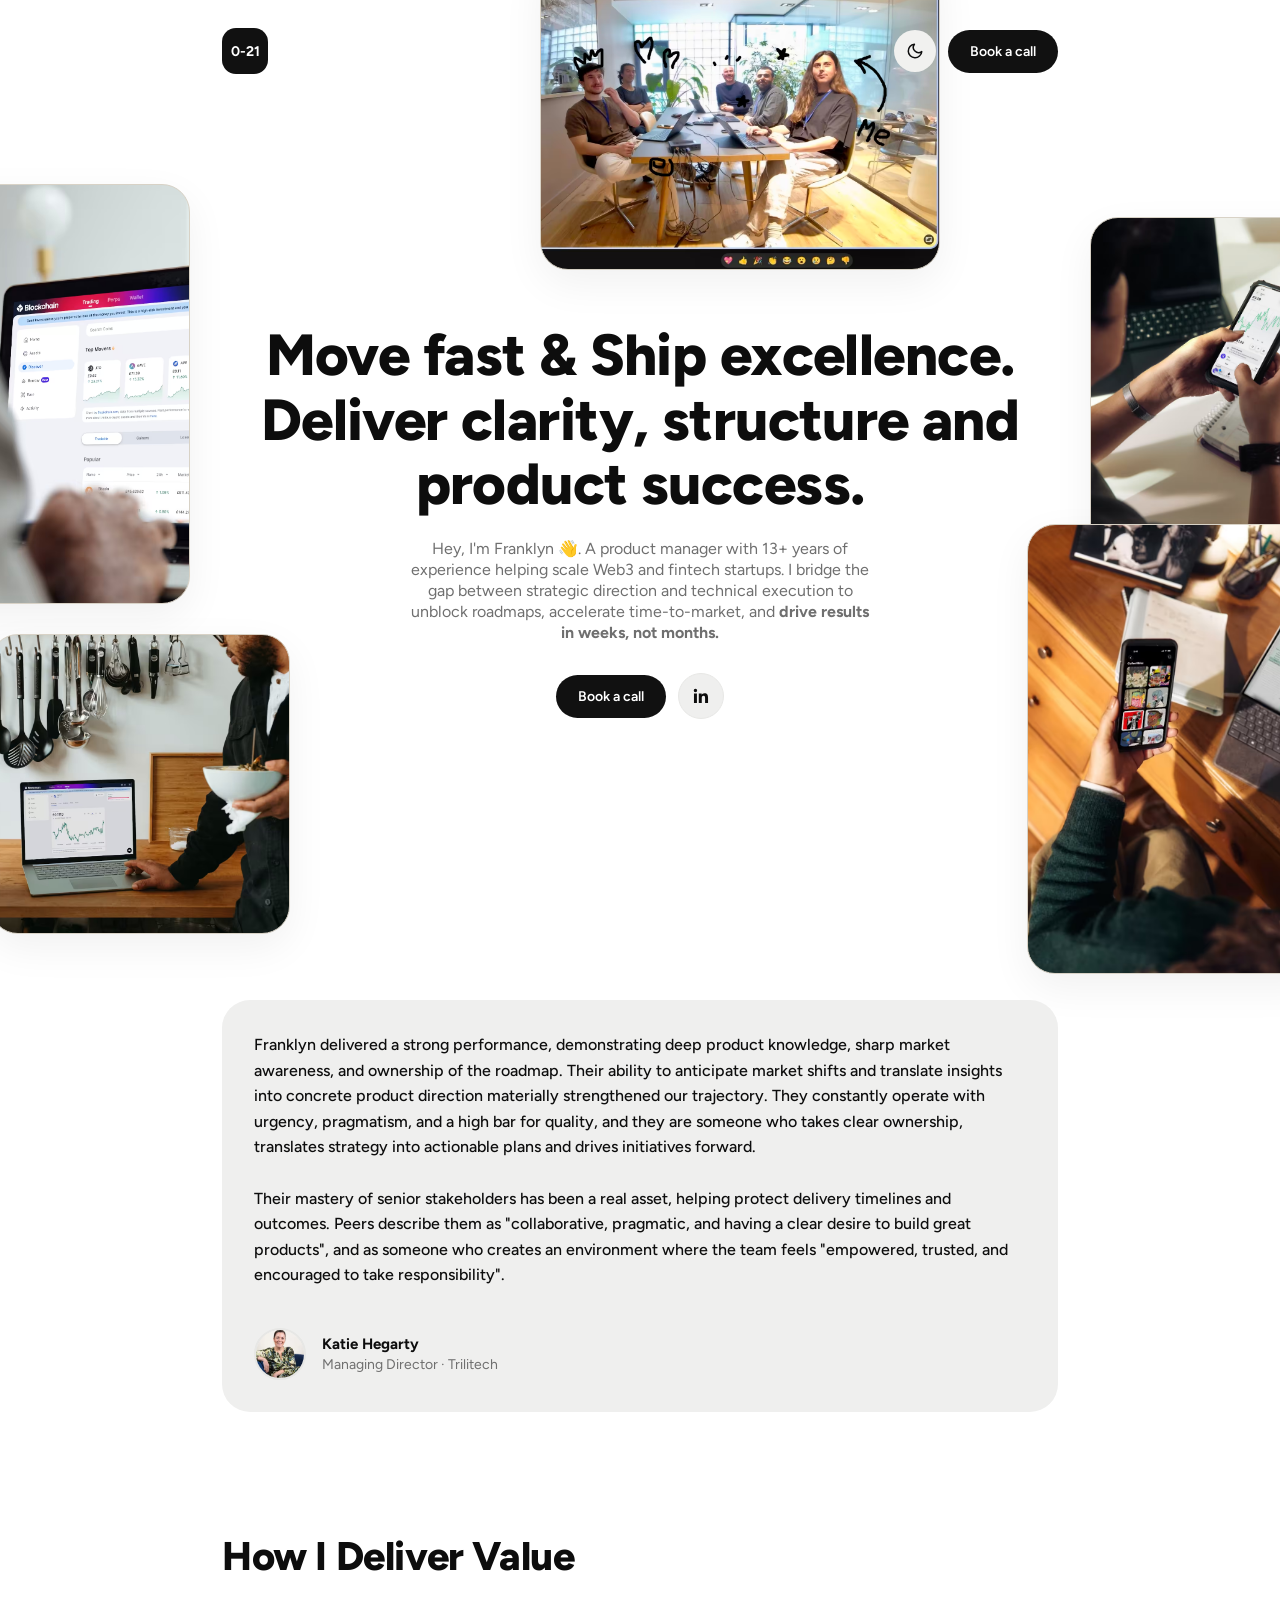
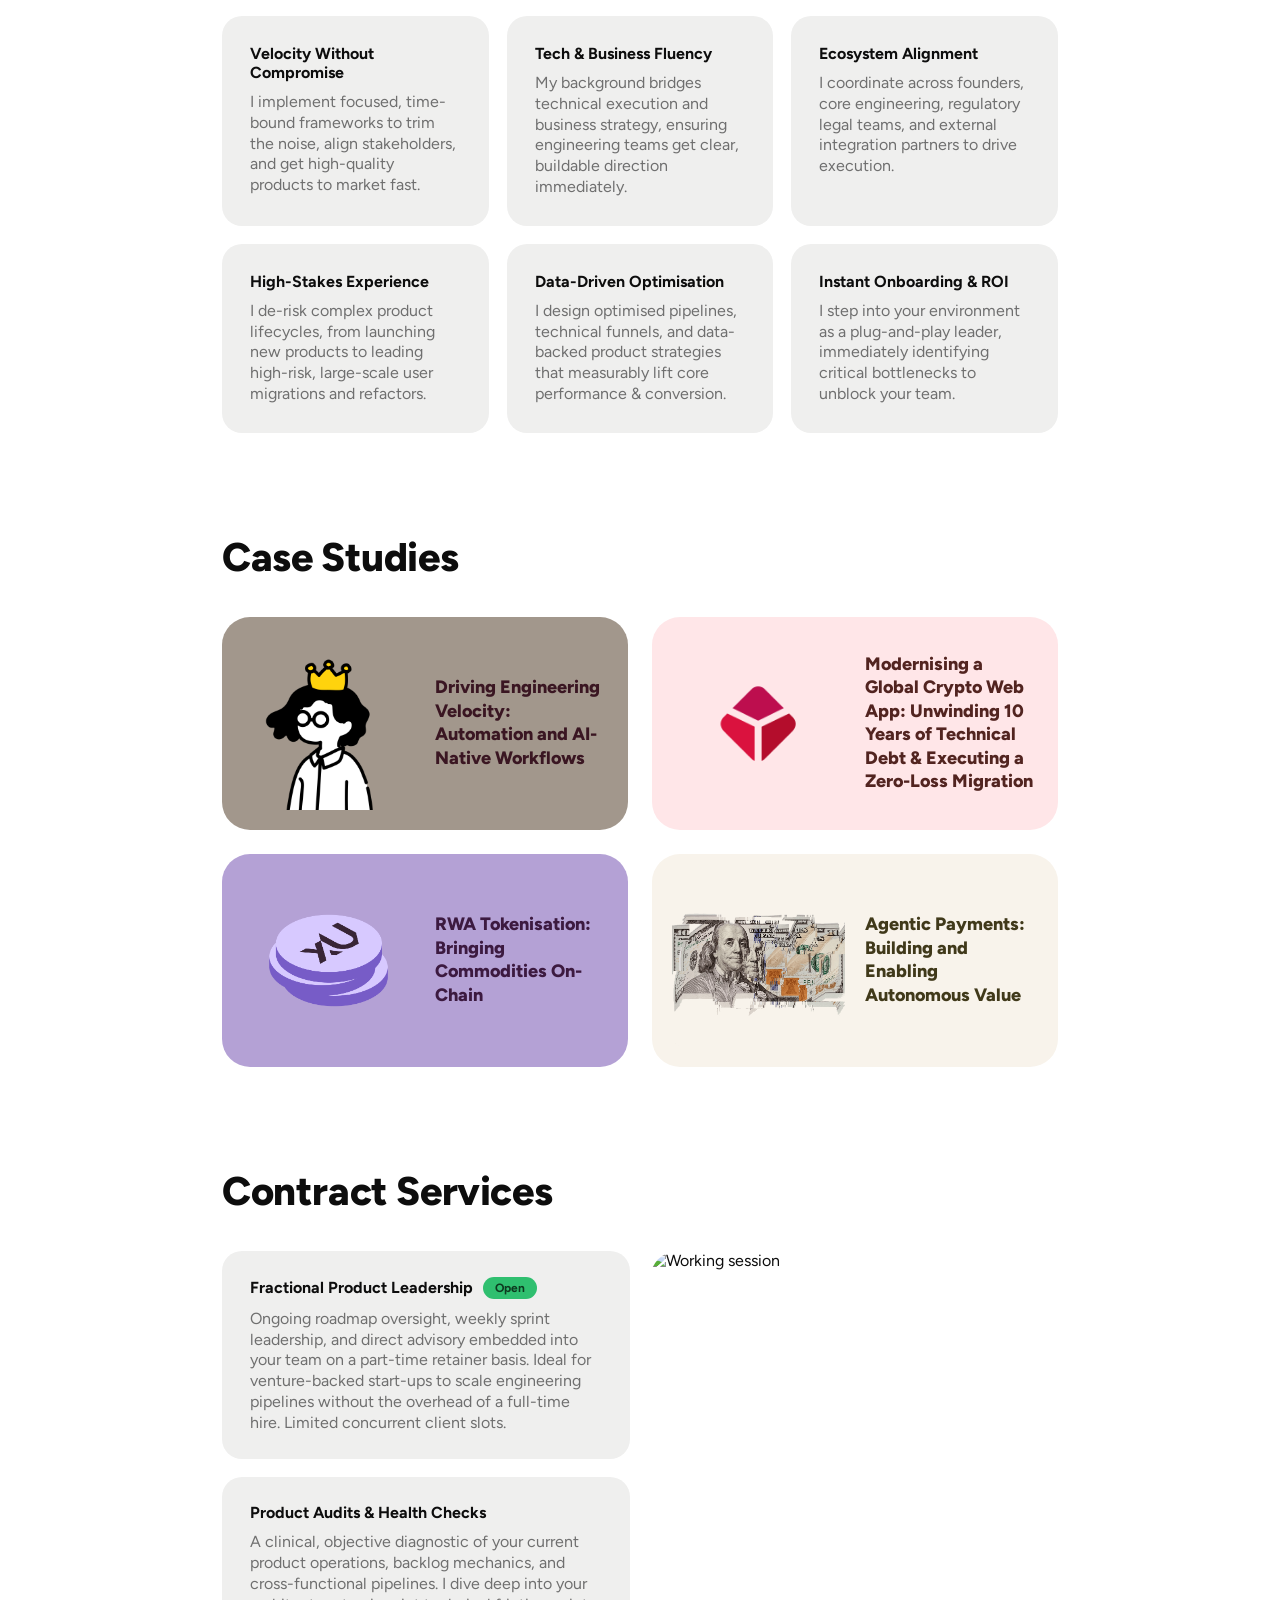
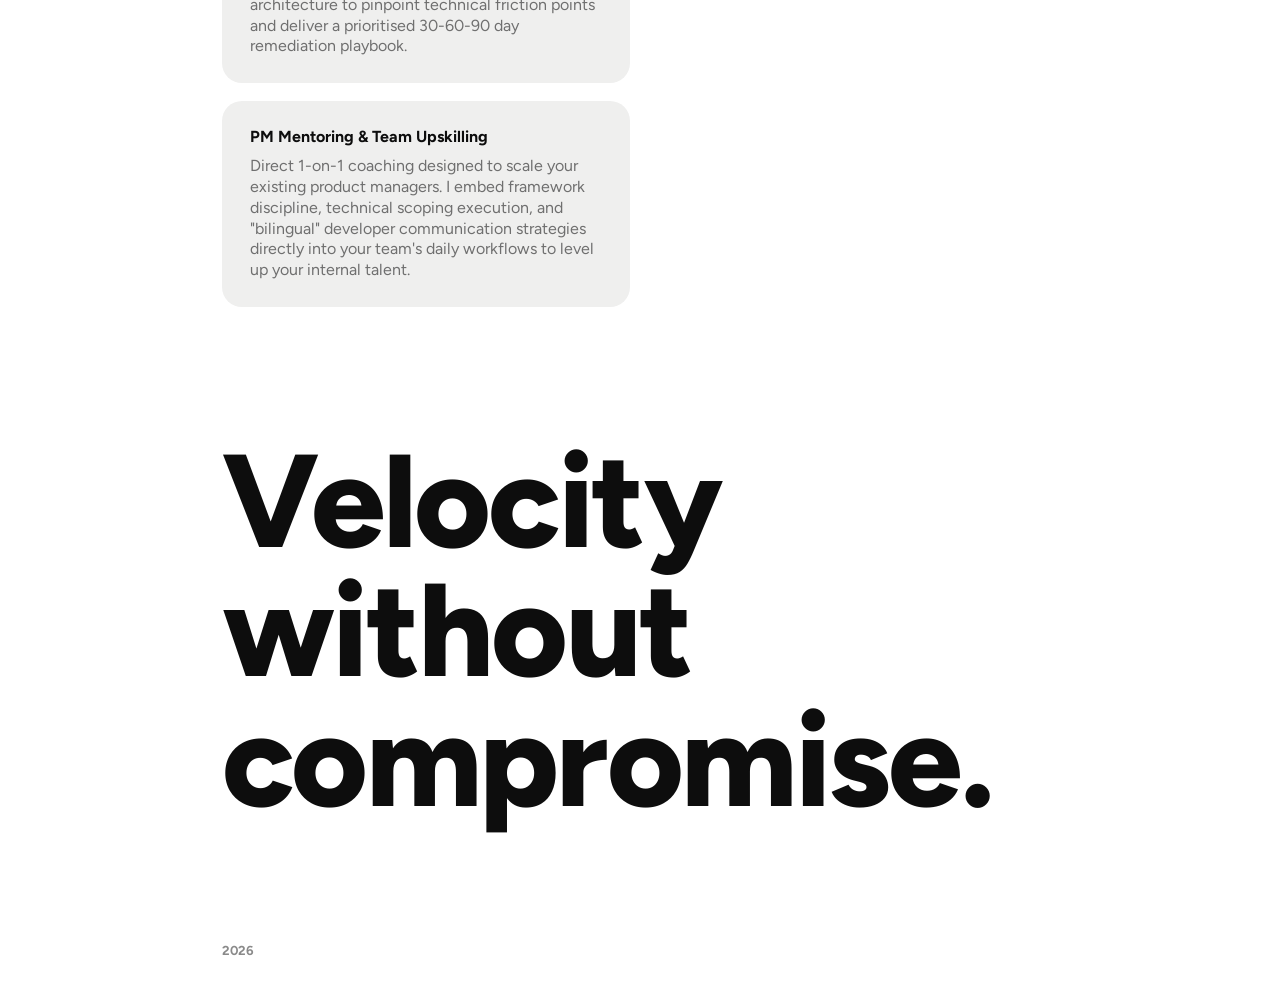
==== commit 11da9f4c: "Polishing" ====
--- a/index.html
+++ b/index.html
@@ -93,7 +93,6 @@
     <div class="testimonial-card">
       <p class="testimonial-body">Franklyn delivered a strong performance, demonstrating deep product knowledge, sharp market awareness, and ownership of the roadmap. Their ability to anticipate market shifts and translate insights into concrete product direction materially strengthened our trajectory. They constantly operate with urgency, pragmatism, and a high bar for quality, and they are someone who takes clear ownership, translates strategy into actionable plans and drives initiatives forward.<br><br> Their mastery of senior stakeholders has been a real asset, helping protect delivery timelines and outcomes. Peers describe them as "collaborative, pragmatic, and having a clear desire to build great products", and as someone who creates an environment where the team feels "empowered, trusted, and encouraged to take responsibility".</p>
       <div class="testimonial-author">
-        <!-- Replace src with your image path, e.g. "./images/testimonial-avatar.jpg" -->
         <img
           class="testimonial-avatar"
           src="./images/Katelyn.webp"
@@ -153,7 +152,7 @@
           <img src="./images/Blockchain.png" alt="Blockchain Logo"  loading="lazy" />
         </div>
         <div class="case-preview-content">
-          <h3>Modernising a Global Crypto App: 10 Years of Debt to Zero-Loss Migration</h3>
+          <h3>Modernising a Global Crypto Web App: Unwinding 10 Years of Technical Debt & Executing a Zero-Loss Migration</h3>
         </div>
       </a>
       <a class="case-preview" href="./tokenisation.html" style="--case-bg:#B4A1D5; --case-text:#3c1a40;">
@@ -169,7 +168,7 @@
           <img src="./images/x402.png" alt="x402"  loading="lazy" />
         </div>
         <div class="case-preview-content">
-          <h3>Agentic Payments: Designing the Strategy for Autonomous Value</h3>
+          <h3>Agentic Payments: Building and Enabling Autonomous Value</h3>
         </div>
       </a>
     </div>
@@ -212,7 +211,7 @@
   </main>
 
   <footer>
-    <span><b>© 2026 ❤︎⁠ Franklyn</b></span>
+    <span><b>2026</b></span>
   </footer>
 
 </div>
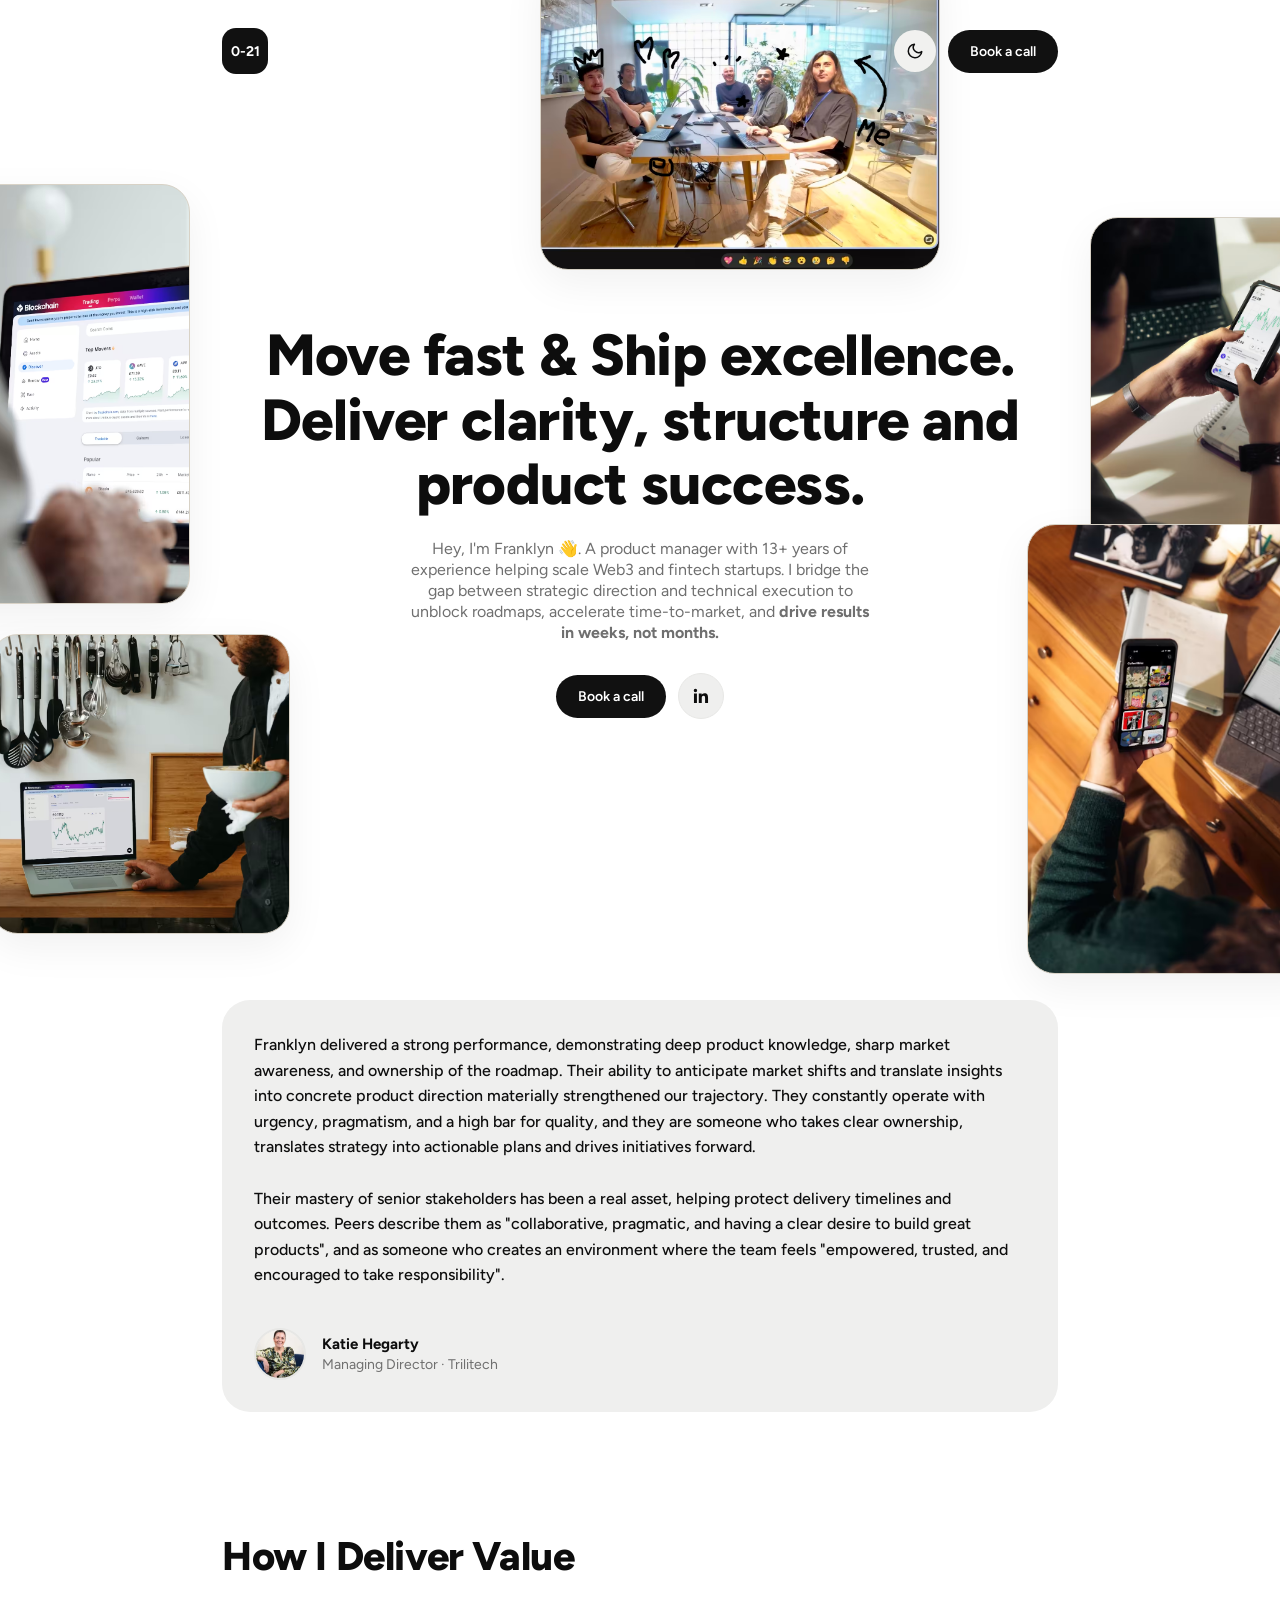
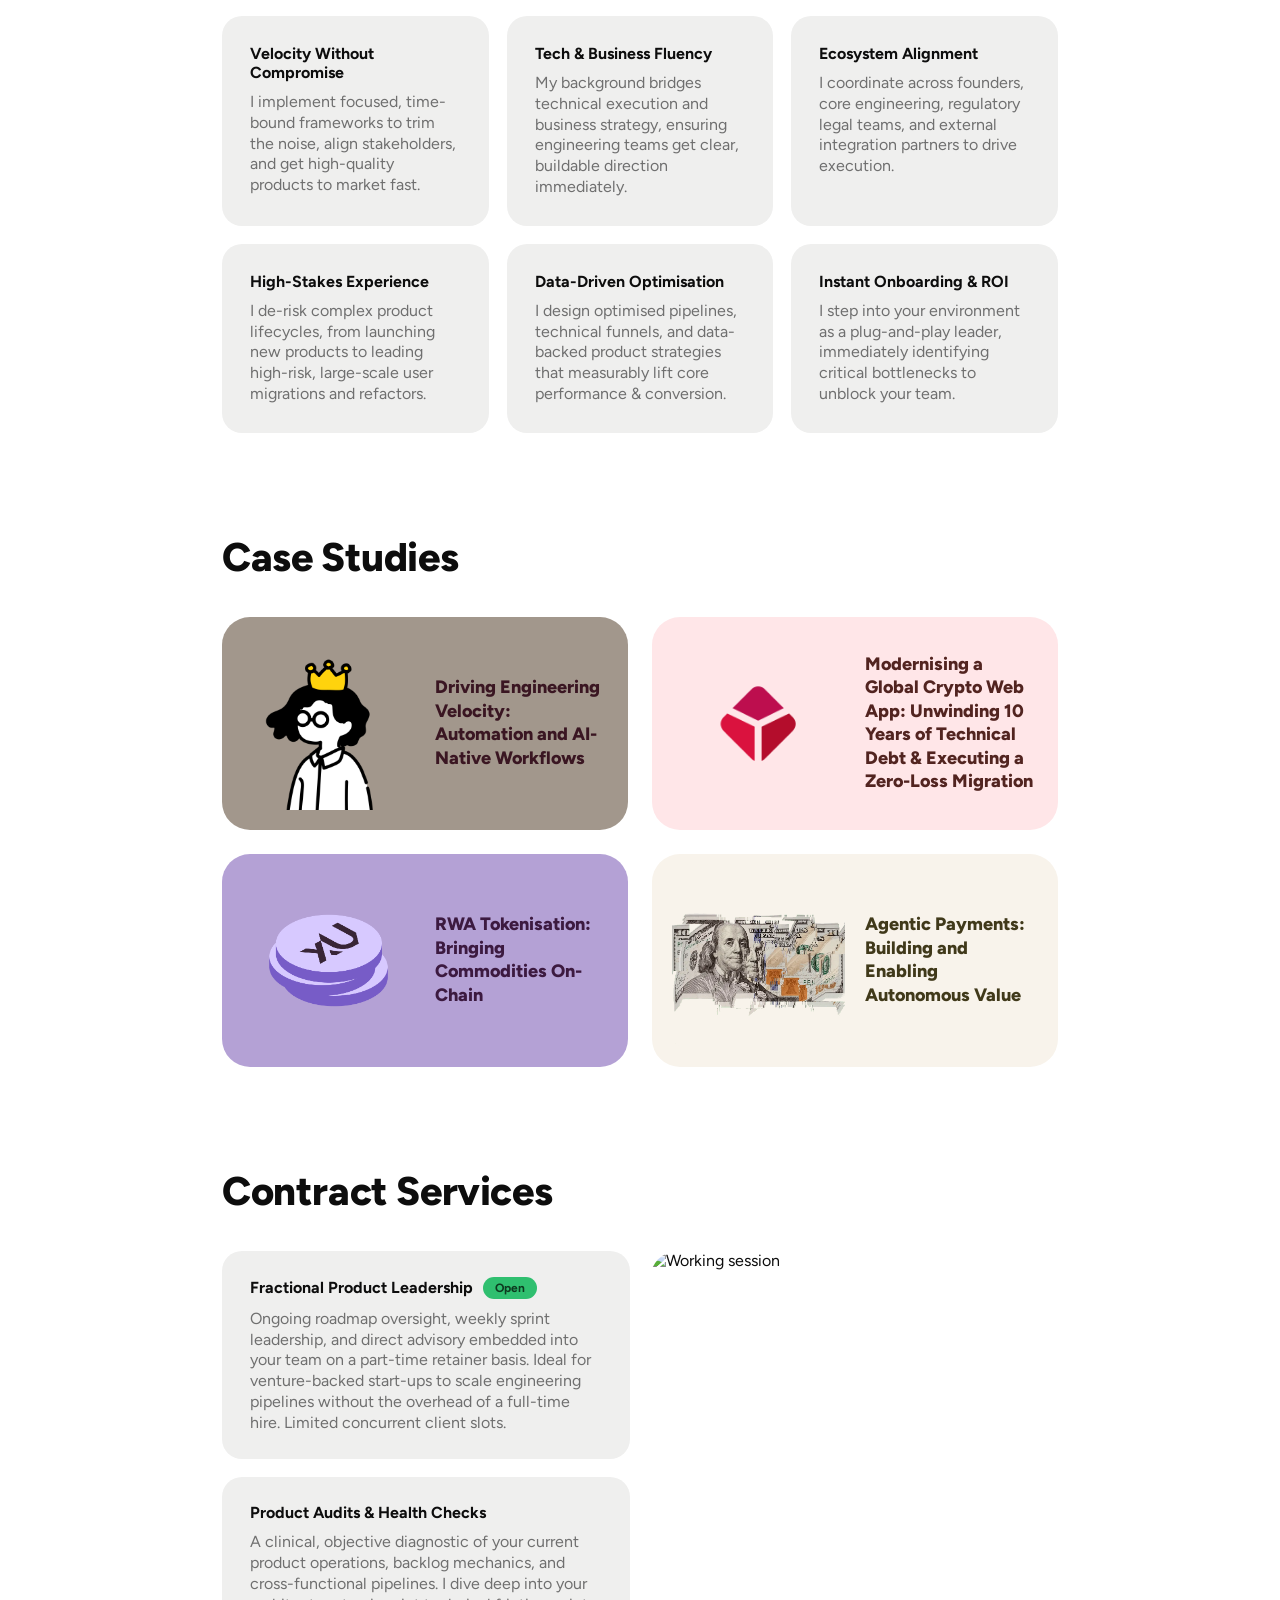
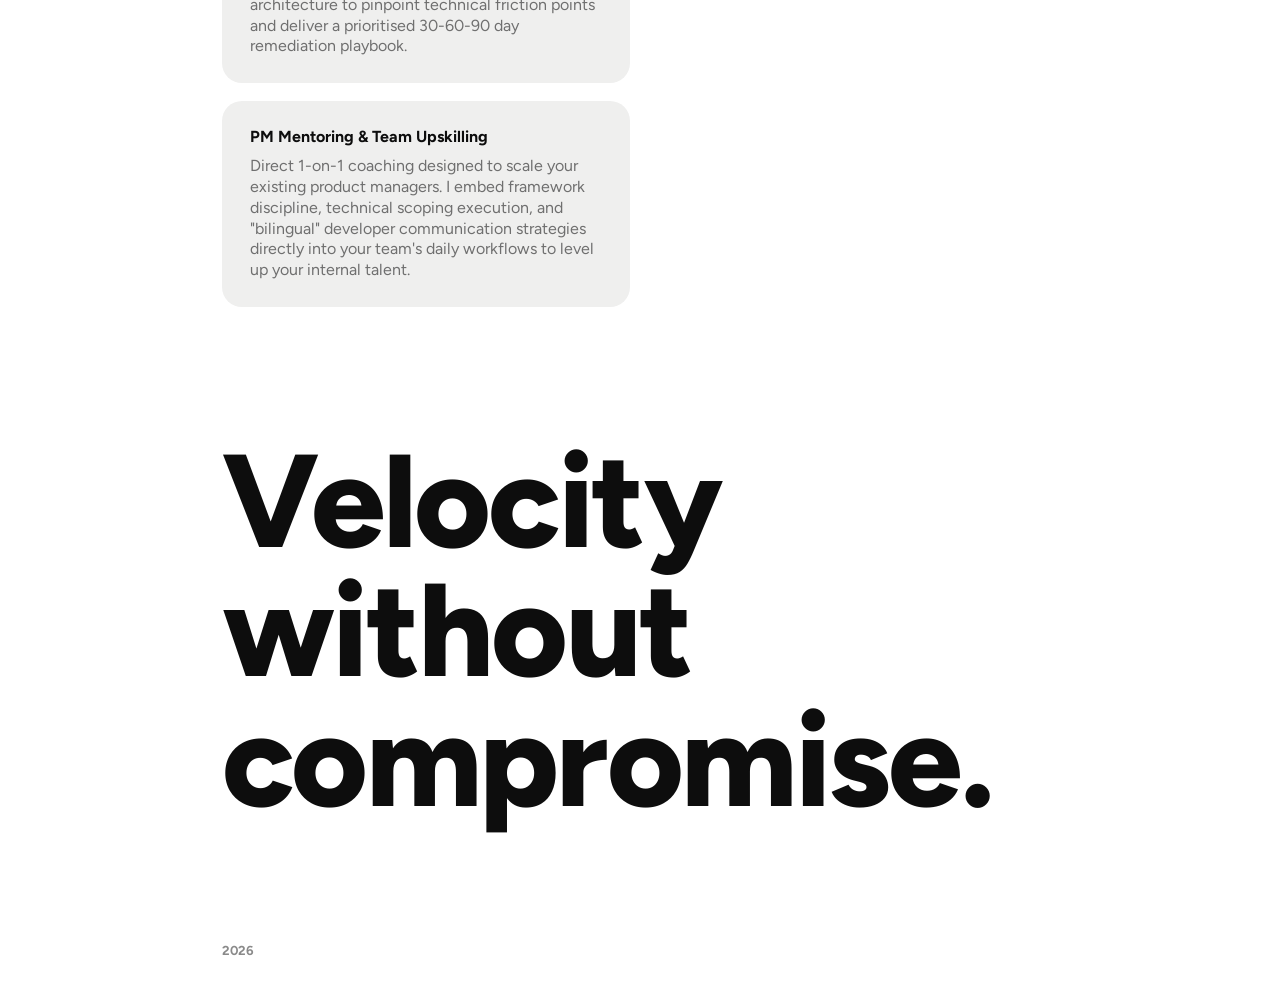
==== commit ef73a630: "More Polishing" ====
--- a/index.html
+++ b/index.html
@@ -1,21 +1,7 @@
 <!DOCTYPE html>
 <html lang="en">
 <head>
-<script>
-  // Apply the saved theme immediately, before the page renders, so it
-  // carries over between pages and there's no flash of the wrong theme.
-  // Also syncs the theme-color meta tag so the mobile browser chrome
-  // (address bar, etc.) matches the page background.
-  (function () {
-    var stored = localStorage.getItem('theme');
-    var theme = stored || (window.matchMedia('(prefers-color-scheme: dark)').matches ? 'dark' : 'light');
-    document.documentElement.setAttribute('data-theme', theme);
-    document.addEventListener('DOMContentLoaded', function () {
-      var meta = document.querySelector('meta[name="theme-color"]');
-      if (meta) meta.setAttribute('content', theme === 'dark' ? '#000000' : '#ffffff');
-    });
-  })();
-</script>
+<script src="./js/theme-init.js"></script>
 <meta charset="UTF-8" />
 <meta name="viewport" content="width=device-width, initial-scale=1.0" />
 <meta name="theme-color" content="#ffffff" />
@@ -165,7 +151,7 @@
       </a>
       <a class="case-preview" href="./agentic.html" style="--case-bg:#f8f3eb; --case-text:#40391a;">
         <div class="case-preview-image">
-          <img src="./images/x402.png" alt="x402"  loading="lazy" />
+          <img src="./images/x402.webp" alt="x402"  loading="lazy" />
         </div>
         <div class="case-preview-content">
           <h3>Agentic Payments: Building and Enabling Autonomous Value</h3>
@@ -330,6 +316,12 @@
   const LIFETIME     = 700;  // ms before the image starts fading out
   const FADE_OUT_DUR = 450;  // ms for the fade-out animation
 
+  // ── Preload ───────────────────────────────────────────────────────────────
+  // Warm the browser cache for all trail images up front so the first
+  // spawn(s) don't pop in late on a cold cache — without this, the image
+  // starts its fade-in/blur transition before the file has even loaded.
+  SRCS.forEach((src) => { const img = new Image(); img.src = src; });
+
   // ── Build pool ────────────────────────────────────────────────────────────
   const container = document.getElementById('cursor-trail-container');
   const pool = Array.from({ length: POOL_SIZE }, () => {
--- a/css/styles.css
+++ b/css/styles.css
@@ -14,6 +14,7 @@
   --muted-2: #8a8a8a;
   --card: #efefee;
   --black-pill: #111111;
+  --accent: #caa960;
   --max-width: 900px;
   --radius-lg: 28px;
   --radius-md: 20px;
@@ -27,12 +28,53 @@
   --muted-2: #8c8c8c;
   --card: #1a1a1a;
   --black-pill: #f3f3f1;
+  --accent: #caa960;
 }
 
 [data-theme="dark"] .book-call{ color:#0d0d0d; }
 [data-theme="dark"] .badge{ color:#0d0d0d; }
 [data-theme="dark"] .theme-toggle{ background:#222; }
 [data-theme="dark"] .theme-toggle svg{ stroke:#f3f3f1; }
+
+/* ---------- BROWSER CHROME THEMING ----------
+   Tells the browser to use dark-mode native UI (scrollbars, form
+   controls) when we're in dark mode, same idea as the theme-color
+   meta tag but for in-page chrome instead of the address bar.
+
+   Note: we deliberately don't add any custom ::-webkit-scrollbar or
+   scrollbar-color/scrollbar-width rules on top of this. Any custom
+   scrollbar styling makes Chrome drop its native up/down arrow
+   buttons (no CSS property brings them back once you opt in), and
+   makes Firefox drop whatever native/overlay scrollbar behavior the
+   visitor's OS would otherwise show. Leaving scrollbars alone here
+   means both browsers render their true default, and color-scheme
+   is enough on its own to make that default match light/dark mode. */
+:root{ color-scheme: light dark; }
+[data-theme="dark"]{ color-scheme: dark; }
+[data-theme="light"]{ color-scheme: light; }
+
+
+/* ---------- SELECTION & FOCUS ---------- */
+::selection{ background: var(--black-pill); color: var(--bg); }
+
+:focus-visible{
+  outline: 2px solid var(--text);
+  outline-offset: 3px;
+  border-radius: 4px;
+}
+
+/* ---------- REDUCED MOTION ----------
+   Respect the OS-level setting for anyone sensitive to motion —
+   applies globally to any transition/animation on the site
+   (card easing, cursor trail, theme fade, etc). */
+@media (prefers-reduced-motion: reduce){
+  *, *::before, *::after{
+    animation-duration: 0.01ms !important;
+    animation-iteration-count: 1 !important;
+    transition-duration: 0.01ms !important;
+    scroll-behavior: auto !important;
+  }
+}
 
 *{ box-sizing: border-box; }
 html, body{ margin:0; padding:0; }
